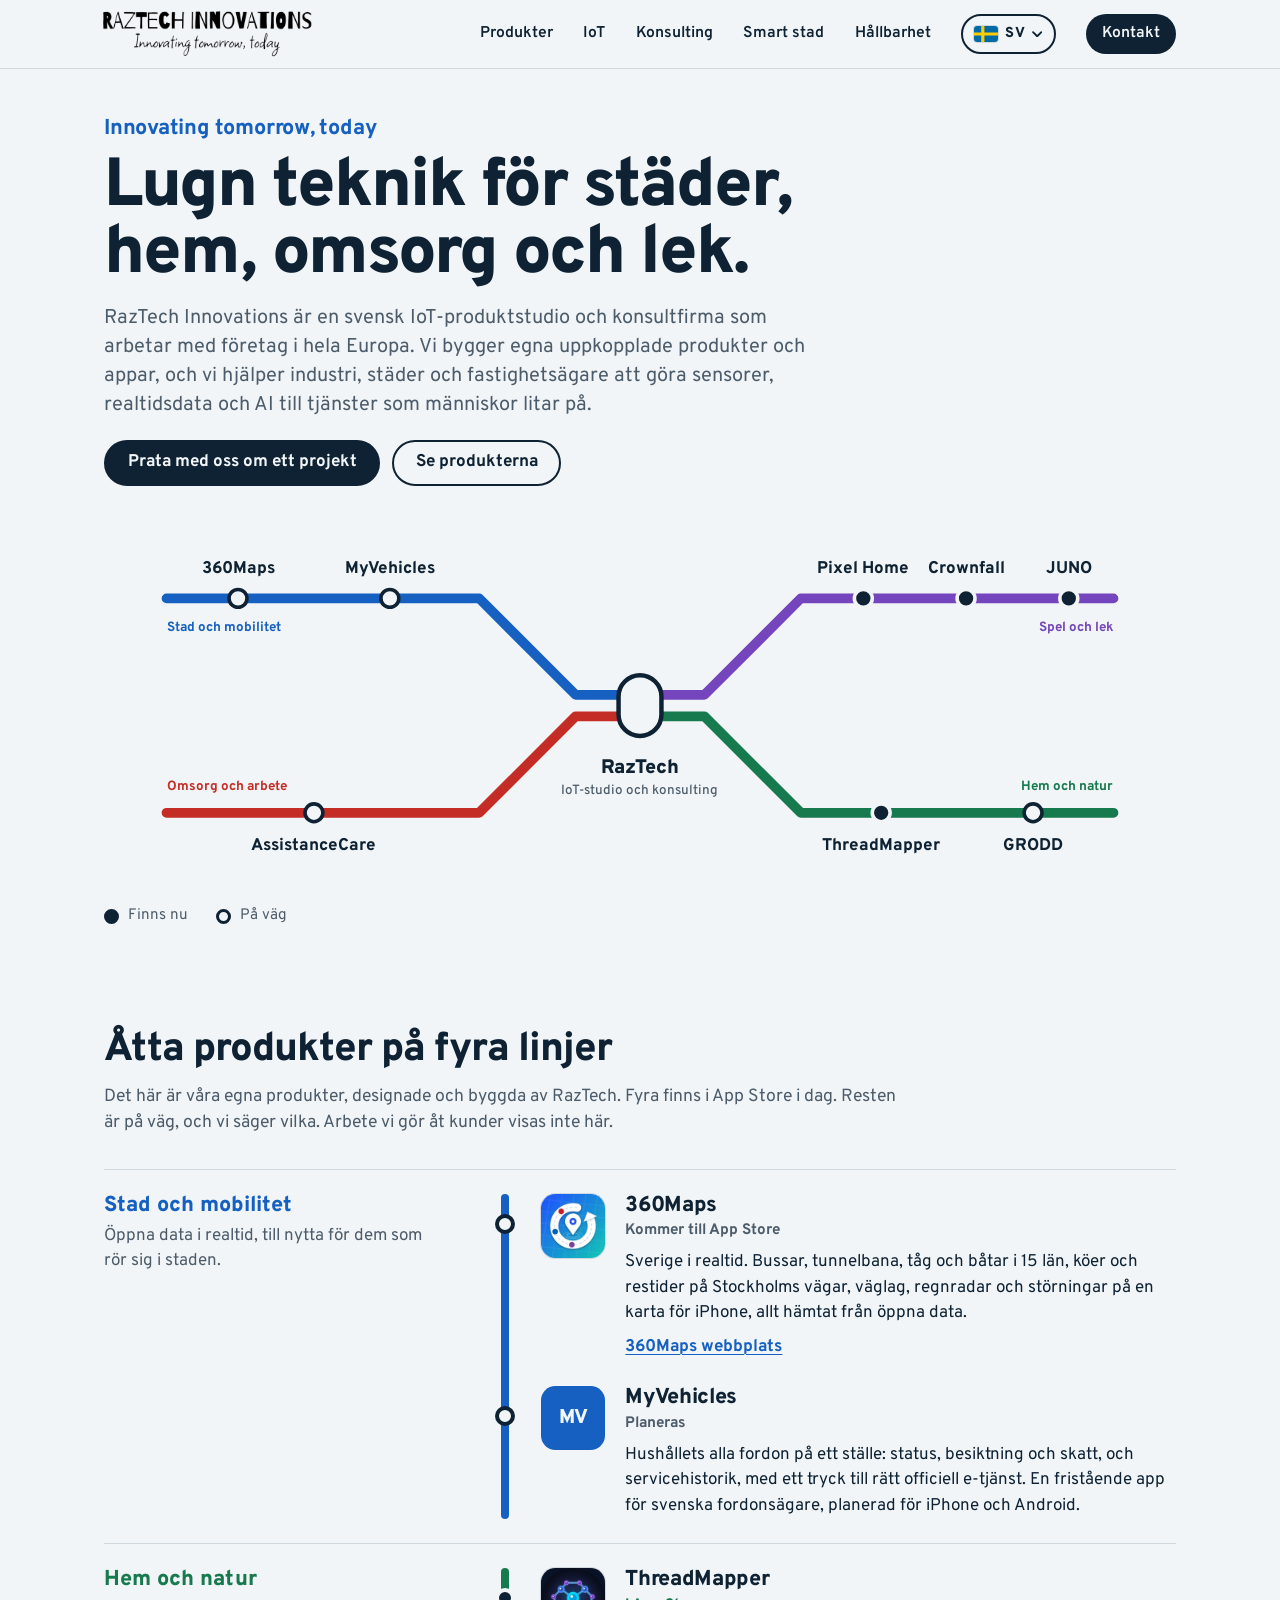
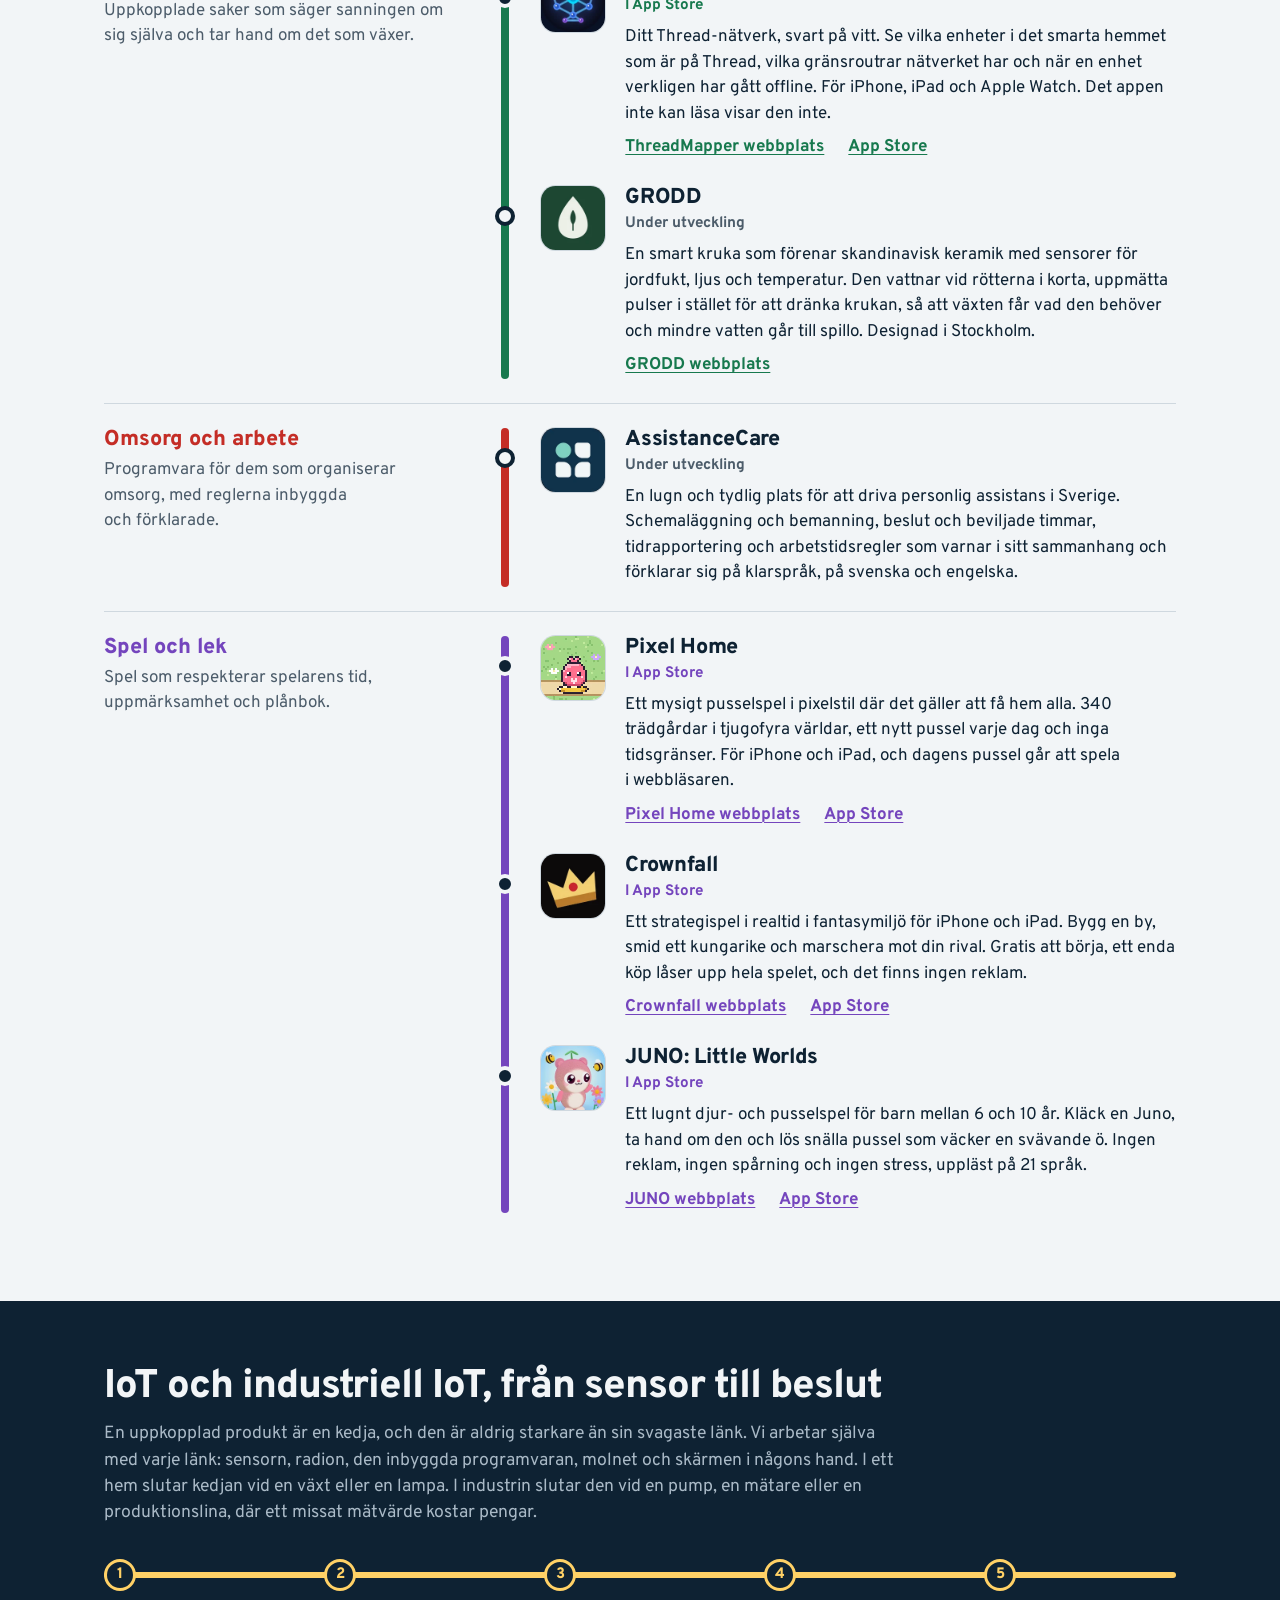
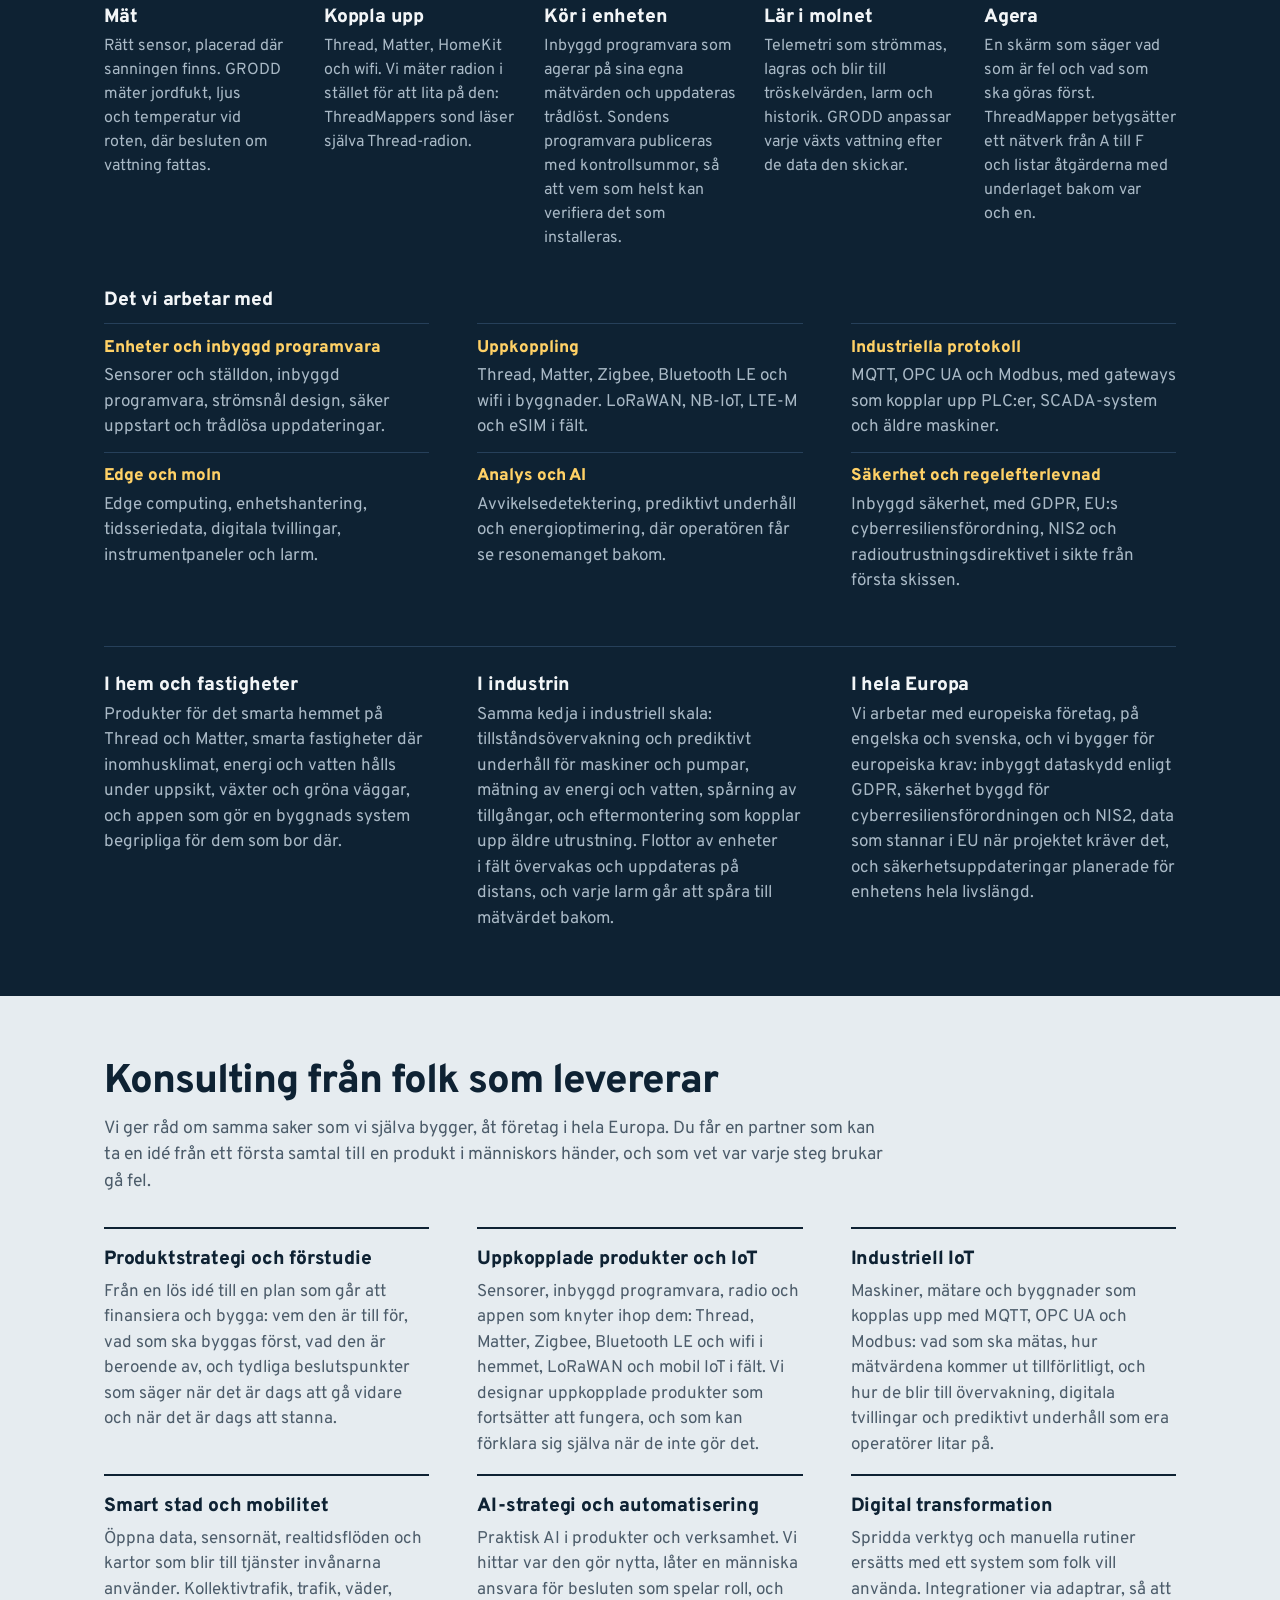
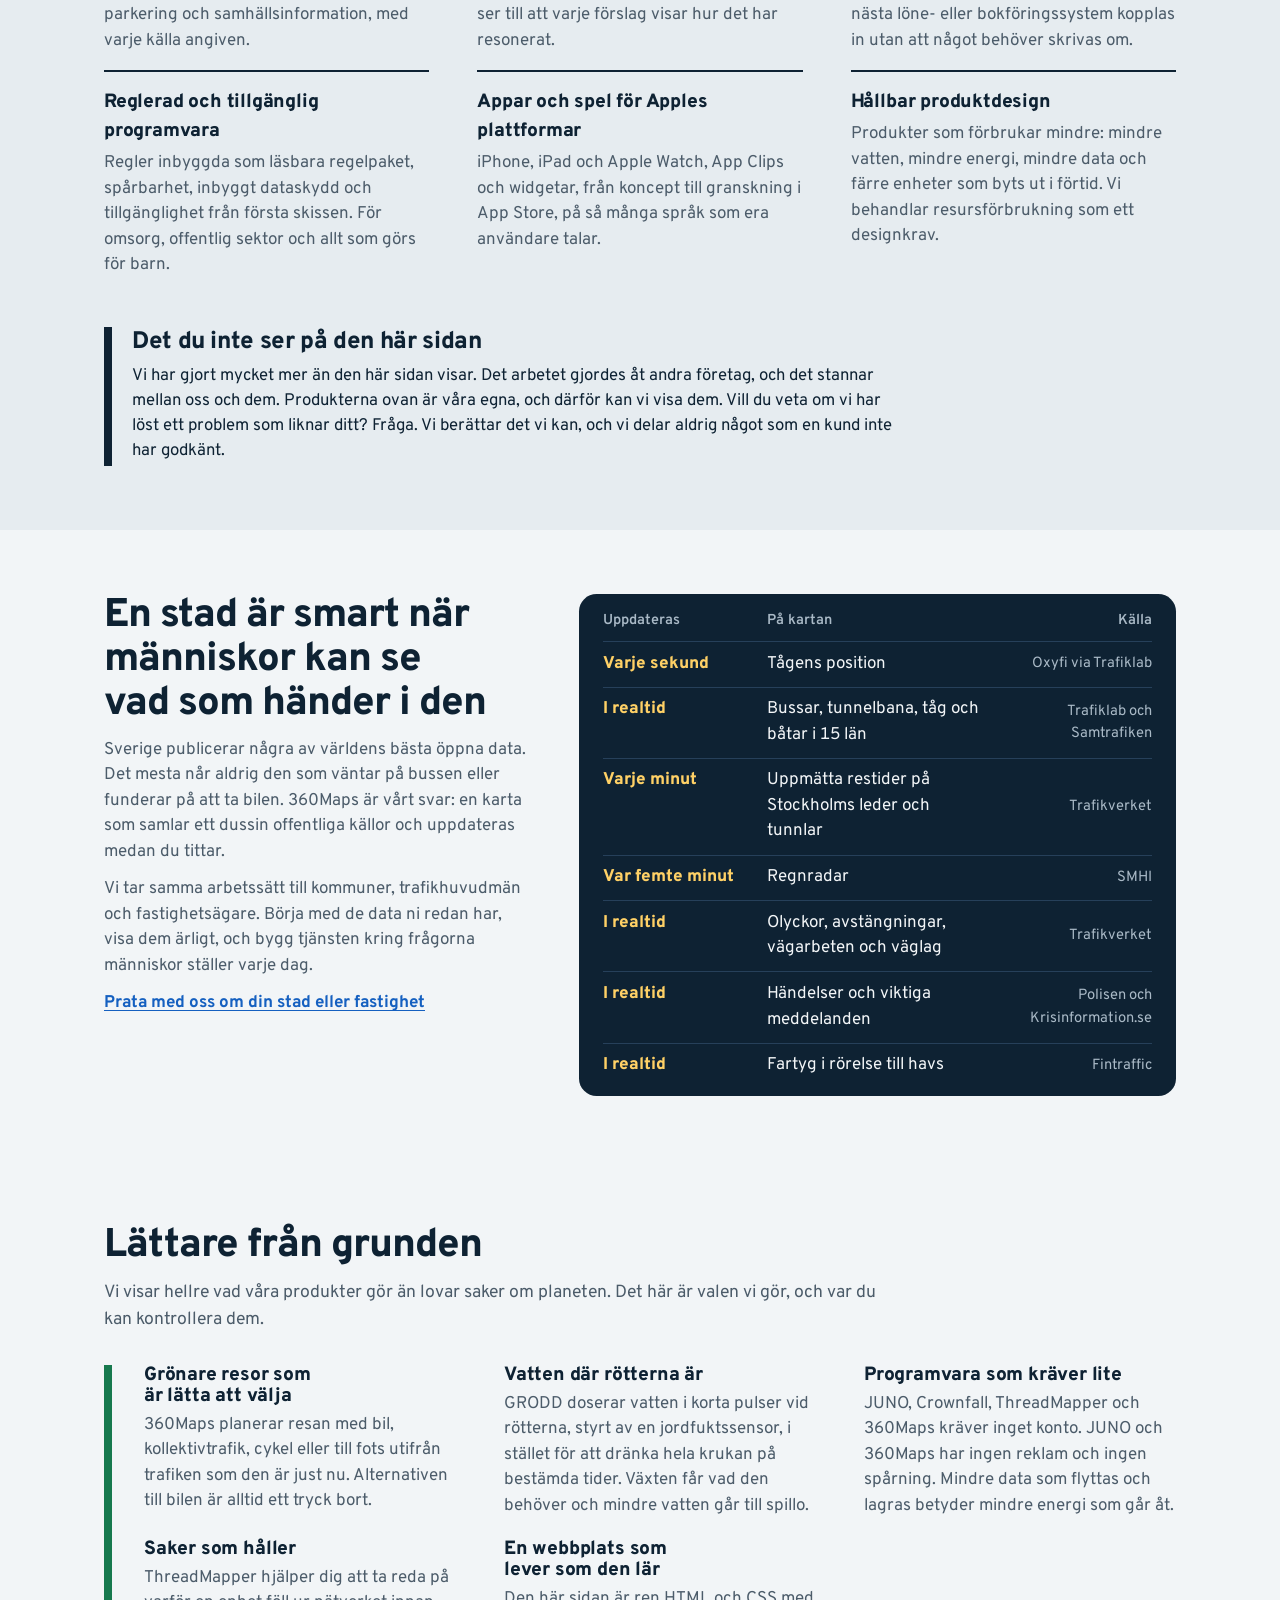
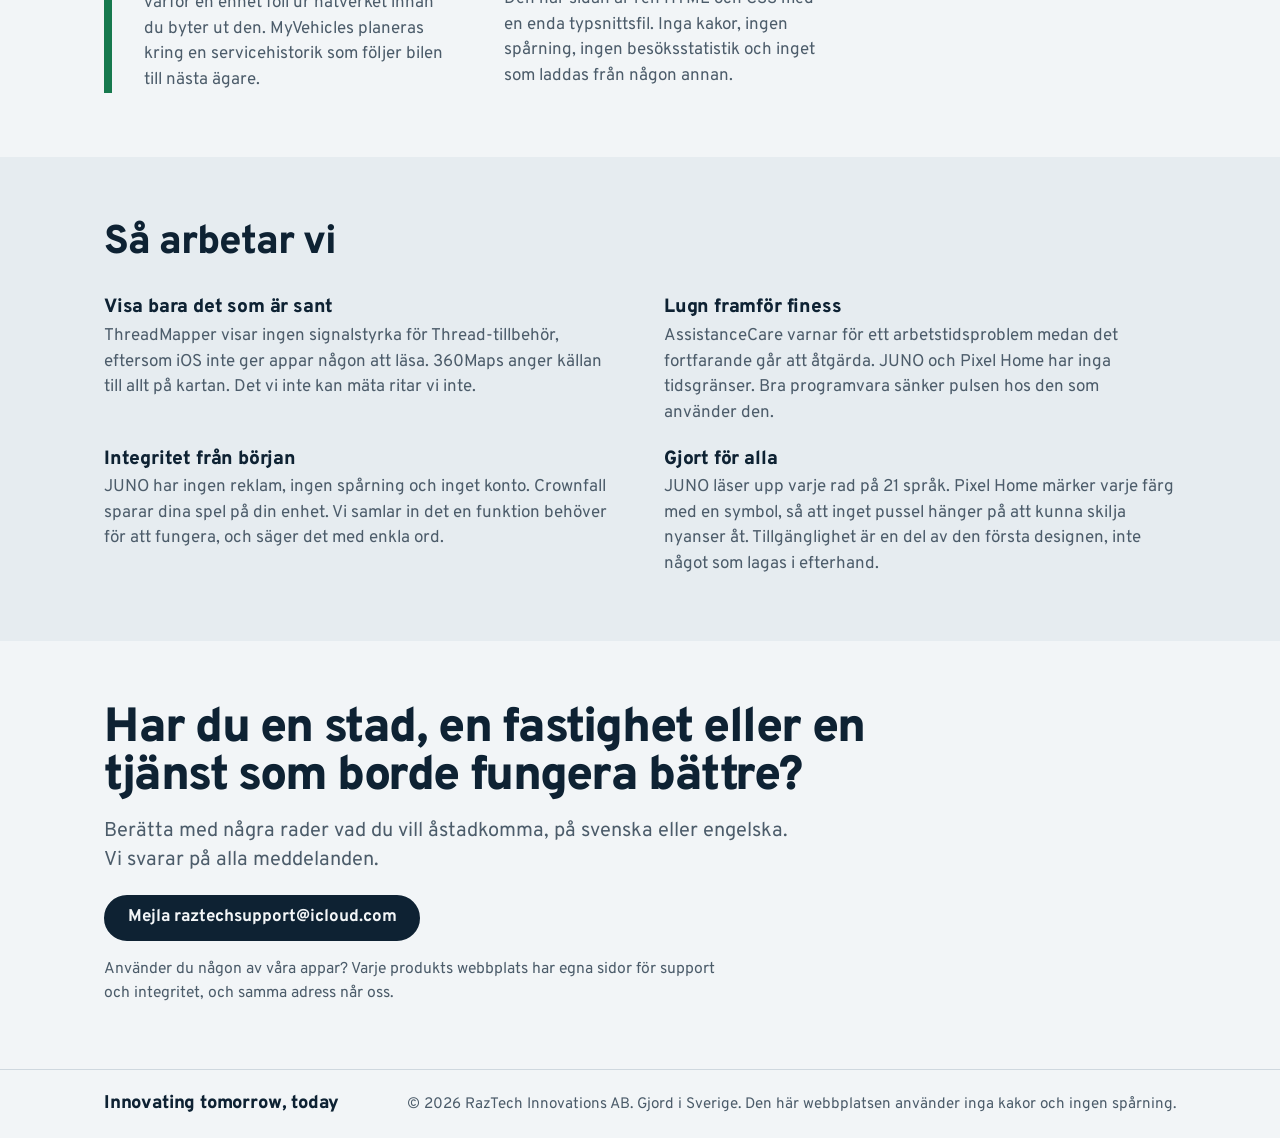
==== sv/index.html @ 78ced5fa "RazTech Innovations AB website The company website in English and Swedish: products, IoT and industr" ====
<!doctype html>
<html lang="sv">
<head>
  <meta charset="utf-8">
  <meta name="viewport" content="width=device-width, initial-scale=1">
  <title>RazTech Innovations AB | Innovating tomorrow, today</title>
  <meta name="description" content="RazTech Innovations AB är en svensk IoT-produktstudio och konsultfirma som arbetar med företag i hela Europa. Vi bygger uppkopplade produkter och appar, och hjälper industri, städer och fastighetsägare att göra sensorer, realtidsdata och AI till tjänster som människor litar på.">
  <link rel="canonical" href="https://raztech.duckdns.org/sv/">
  <link rel="alternate" hreflang="en" href="https://raztech.duckdns.org/">
  <link rel="alternate" hreflang="sv" href="https://raztech.duckdns.org/sv/">
  <link rel="alternate" hreflang="x-default" href="https://raztech.duckdns.org/">
  <meta name="color-scheme" content="light dark">
  <meta name="theme-color" content="#f2f5f7" media="(prefers-color-scheme: light)">
  <meta name="theme-color" content="#0b1824" media="(prefers-color-scheme: dark)">

  <meta property="og:type" content="website">
  <meta property="og:locale" content="sv_SE">
  <meta property="og:locale:alternate" content="en_US">
  <meta property="og:site_name" content="RazTech Innovations AB">
  <meta property="og:title" content="RazTech Innovations AB | Innovating tomorrow, today">
  <meta property="og:description" content="Lugn teknik för städer, hem, omsorg och lek. En svensk IoT-produktstudio och konsultfirma som arbetar i hela Europa. Åtta produkter på fyra linjer, och konsulting inom IoT, industriell IoT, smarta städer och AI.">
  <meta property="og:url" content="https://raztech.duckdns.org/sv/">
  <meta property="og:image" content="https://raztech.duckdns.org/assets/share-sv.png">
  <meta property="og:image:width" content="1200">
  <meta property="og:image:height" content="630">
  <meta name="twitter:card" content="summary_large_image">

  <link rel="icon" href="../assets/icon-32.png" sizes="32x32" type="image/png">
  <link rel="icon" href="../assets/icon.svg" type="image/svg+xml">
  <link rel="apple-touch-icon" href="../assets/apple-touch-icon.png">
  <link rel="preload" href="../assets/fonts/overpass-latin-wght-normal.woff2" as="font" type="font/woff2" crossorigin>
  <link rel="stylesheet" href="../styles.css">

  <script type="application/ld+json">
  {
    "@context": "https://schema.org",
    "@type": "Organization",
    "name": "RazTech Innovations AB",
    "url": "https://raztech.duckdns.org/",
    "logo": "https://raztech.duckdns.org/assets/logo.png",
    "email": "raztechsupport@icloud.com",
    "address": {
      "@type": "PostalAddress",
      "addressCountry": "SE"
    },
    "slogan": "Innovating tomorrow, today",
    "areaServed": "Europe",
    "knowsAbout": [
      "Internet of Things",
      "Industrial IoT",
      "Edge computing",
      "Predictive maintenance",
      "Digital twins",
      "MQTT",
      "OPC UA",
      "LoRaWAN",
      "Smart cities",
      "Smart buildings",
      "Connected home",
      "Thread",
      "Matter"
    ],
    "description": "Svensk IoT-produktstudio och konsultfirma för industri, smarta städer, uppkopplade hem, omsorg och lek."
  }
  </script>
</head>
<body>
  <a class="skip" href="#main">Hoppa till innehållet</a>

  <!-- Flags for the language menu, drawn once and reused. -->
  <svg class="sprite" aria-hidden="true" focusable="false">
    <symbol id="flag-en" viewBox="0 0 60 30" preserveAspectRatio="xMidYMid slice">
      <clipPath id="flag-en-quarters"><path d="M30 15h30v15zv15H0zH0V0zV0h30z"/></clipPath>
      <path fill="#012169" d="M0 0h60v30H0z"/>
      <path stroke="#fff" stroke-width="6" d="m0 0 60 30m0-30L0 30"/>
      <path stroke="#c8102e" stroke-width="4" clip-path="url(#flag-en-quarters)" d="m0 0 60 30m0-30L0 30"/>
      <path stroke="#fff" stroke-width="10" d="M30 0v30M0 15h60"/>
      <path stroke="#c8102e" stroke-width="6" d="M30 0v30M0 15h60"/>
    </symbol>
    <symbol id="flag-sv" viewBox="0 0 16 10" preserveAspectRatio="xMidYMid slice">
      <path fill="#006aa7" d="M0 0h16v10H0z"/>
      <path fill="#fecc02" d="M5 0h2v10H5zM0 4h16v2H0z"/>
    </symbol>
  </svg>

  <header class="site-header">
    <div class="wrap site-header__inner">
      <a class="brand" href="#top" aria-label="RazTech Innovations AB, startsida">
        <img class="brand__logo" src="../assets/logo.png" alt="" width="1272" height="293">
      </a>
      <nav class="nav" aria-label="Avsnitt">
        <a href="#products">Produkter</a>
        <a href="#iot">IoT</a>
        <a href="#consulting">Konsulting</a>
        <a href="#smart-city">Smart stad</a>
        <a href="#sustainability">Hållbarhet</a>
        <!-- lang:start -->
        <details class="lang">
          <summary aria-label="Språk: Svenska"><svg class="flag" aria-hidden="true" focusable="false"><use href="#flag-sv"/></svg><span>SV</span><svg class="lang__caret" viewBox="0 0 10 6" aria-hidden="true" focusable="false"><path d="m1 1 4 4 4-4"/></svg></summary>
          <ul class="lang__menu">
            <li><a href="../" lang="en" hreflang="en"><svg class="flag" aria-hidden="true" focusable="false"><use href="#flag-en"/></svg>English</a></li>
            <li><a href="#top" lang="sv" hreflang="sv" aria-current="true"><svg class="flag" aria-hidden="true" focusable="false"><use href="#flag-sv"/></svg>Svenska</a></li>
          </ul>
        </details>
        <!-- lang:end -->
        <a class="nav__cta" href="#contact">Kontakt</a>
      </nav>
    </div>
  </header>

  <main id="main">
    <section class="hero" id="top">
      <div class="wrap">
        <p class="slogan">Innovating tomorrow, today</p>
        <h1>Lugn teknik för städer, hem, omsorg och lek.</h1>
        <p class="lead">RazTech Innovations är en svensk IoT-produktstudio och konsultfirma som arbetar med företag i hela Europa. Vi bygger egna uppkopplade produkter och appar, och vi hjälper industri, städer och fastighetsägare att göra sensorer, realtidsdata och AI till tjänster som människor litar på.</p>
        <p class="actions">
          <a class="button" href="#contact">Prata med oss om ett projekt</a>
          <a class="button button--quiet" href="#products">Se produkterna</a>
        </p>
      </div>

      <div class="wrap">
        <figure class="map">
          <!-- Wide map: every station is a link to its product below. -->
          <svg class="map__wide" viewBox="0 0 1200 420" role="group" aria-labelledby="map-title">
            <title id="map-title">RazTechs nät: fyra linjer med produkter som möts i en studio</title>

            <path class="line l-city" pathLength="1" d="M600 198H528L420 90H70" />
            <path class="line l-care" pathLength="1" d="M600 222H528L420 330H70" />
            <path class="line l-play" pathLength="1" d="M600 198H672L780 90H1130" />
            <path class="line l-home" pathLength="1" d="M600 222H672L780 330H1130" />

            <g class="map__names" aria-hidden="true">
              <text class="t-city" x="70" y="126">Stad och mobilitet</text>
              <text class="t-care" x="70" y="304">Omsorg och arbete</text>
              <text class="t-play" x="1130" y="126" text-anchor="end">Spel och lek</text>
              <text class="t-home" x="1130" y="304" text-anchor="end">Hem och natur</text>
            </g>

            <g class="stations">
              <a href="#maps360"><circle class="stop-dot stop-dot--soon" cx="150" cy="90" r="10" /><text x="150" y="62">360Maps</text></a>
              <a href="#myvehicles"><circle class="stop-dot stop-dot--soon" cx="320" cy="90" r="10" /><text x="320" y="62">MyVehicles</text></a>
              <a href="#assistancecare"><circle class="stop-dot stop-dot--soon" cx="235" cy="330" r="10" /><text x="235" y="372">AssistanceCare</text></a>
              <a href="#pixelhome"><circle class="stop-dot" cx="850" cy="90" r="10" /><text x="850" y="62">Pixel Home</text></a>
              <a href="#crownfall"><circle class="stop-dot" cx="965" cy="90" r="10" /><text x="965" y="62">Crownfall</text></a>
              <a href="#juno"><circle class="stop-dot" cx="1080" cy="90" r="10" /><text x="1080" y="62">JUNO</text></a>
              <a href="#threadmapper"><circle class="stop-dot" cx="870" cy="330" r="10" /><text x="870" y="372">ThreadMapper</text></a>
              <a href="#grodd"><circle class="stop-dot stop-dot--soon" cx="1040" cy="330" r="10" /><text x="1040" y="372">GRODD</text></a>
            </g>

            <a class="map__hub" href="#consulting">
              <rect class="hub" x="576" y="176" width="48" height="68" rx="24" />
              <text class="map__hub-name" x="600" y="286">RazTech</text>
              <text class="map__hub-sub" x="600" y="309">IoT-studio och konsulting</text>
            </a>
          </svg>

          <!-- Compact map for narrow screens: the same shape, no labels. -->
          <svg class="map__compact" viewBox="0 0 360 150" aria-hidden="true">
            <path class="line l-city" pathLength="1" d="M180 68H150L110 28H12" />
            <path class="line l-care" pathLength="1" d="M180 82H150L110 122H12" />
            <path class="line l-play" pathLength="1" d="M180 68H210L250 28H348" />
            <path class="line l-home" pathLength="1" d="M180 82H210L250 122H348" />
            <g class="stations">
              <circle class="stop-dot stop-dot--soon" cx="40" cy="28" r="6" />
              <circle class="stop-dot stop-dot--soon" cx="84" cy="28" r="6" />
              <circle class="stop-dot stop-dot--soon" cx="62" cy="122" r="6" />
              <circle class="stop-dot" cx="268" cy="28" r="6" />
              <circle class="stop-dot" cx="298" cy="28" r="6" />
              <circle class="stop-dot" cx="328" cy="28" r="6" />
              <circle class="stop-dot" cx="276" cy="122" r="6" />
              <circle class="stop-dot stop-dot--soon" cx="318" cy="122" r="6" />
            </g>
            <rect class="hub" x="166" y="54" width="28" height="42" rx="14" />
          </svg>

          <figcaption class="map__key">
            <span class="key"><span class="dot" aria-hidden="true"></span>Finns nu</span>
            <span class="key"><span class="dot dot--soon" aria-hidden="true"></span>På väg</span>
          </figcaption>
        </figure>
      </div>
    </section>

    <section class="section" id="products" aria-labelledby="products-title">
      <div class="wrap">
        <div class="section__head">
          <h2 id="products-title">Åtta produkter på fyra linjer</h2>
          <p>Det här är våra egna produkter, designade och byggda av RazTech. Fyra finns i App Store i dag. Resten är på väg, och vi säger vilka. Arbete vi gör åt kunder visas inte här.</p>
        </div>

        <div class="line-group line-group--city">
          <div class="line-group__head">
            <h3>Stad och mobilitet</h3>
            <p>Öppna data i realtid, till nytta för dem som rör sig i staden.</p>
          </div>
          <ul class="stops">
            <li class="stop stop--soon" id="maps360">
              <img class="stop__icon" src="../assets/icons/360maps.webp" alt="" width="64" height="64">
              <div class="stop__body">
                <h4>360Maps</h4>
                <p class="status status--soon">Kommer till App Store</p>
                <p>Sverige i realtid. Bussar, tunnelbana, tåg och båtar i 15 län, köer och restider på Stockholms vägar, väglag, regnradar och störningar på en karta för iPhone, allt hämtat från öppna data.</p>
                <p class="links"><a href="https://tintronix-lab.github.io/360Maps/">360Maps webbplats</a></p>
              </div>
            </li>
            <li class="stop stop--soon" id="myvehicles">
              <span class="stop__icon stop__icon--mono" aria-hidden="true">MV</span>
              <div class="stop__body">
                <h4>MyVehicles</h4>
                <p class="status status--soon">Planeras</p>
                <p>Hushållets alla fordon på ett ställe: status, besiktning och skatt, och servicehistorik, med ett tryck till rätt officiell e-tjänst. En fristående app för svenska fordonsägare, planerad för iPhone och Android.</p>
              </div>
            </li>
          </ul>
        </div>

        <div class="line-group line-group--home">
          <div class="line-group__head">
            <h3>Hem och natur</h3>
            <p>Uppkopplade saker som säger sanningen om sig själva och tar hand om det som växer.</p>
          </div>
          <ul class="stops">
            <li class="stop" id="threadmapper">
              <img class="stop__icon" src="../assets/icons/threadmapper.webp" alt="" width="64" height="64">
              <div class="stop__body">
                <h4>ThreadMapper</h4>
                <p class="status">I App Store</p>
                <p>Ditt Thread-nätverk, svart på vitt. Se vilka enheter i det smarta hemmet som är på Thread, vilka gränsroutrar nätverket har och när en enhet verkligen har gått offline. För iPhone, iPad och Apple Watch. Det appen inte kan läsa visar den inte.</p>
                <p class="links">
                  <a href="https://tintronix-lab.github.io/ThreadMapper/">ThreadMapper webbplats</a>
                  <a href="https://apps.apple.com/app/id6794255629">App Store</a>
                </p>
              </div>
            </li>
            <li class="stop stop--soon" id="grodd">
              <img class="stop__icon" src="../assets/icons/grodd.webp" alt="" width="64" height="64">
              <div class="stop__body">
                <h4>GRODD</h4>
                <p class="status status--soon">Under utveckling</p>
                <p>En smart kruka som förenar skandinavisk keramik med sensorer för jordfukt, ljus och temperatur. Den vattnar vid rötterna i korta, uppmätta pulser i stället för att dränka krukan, så att växten får vad den behöver och mindre vatten går till spillo. Designad i Stockholm.</p>
                <p class="links"><a href="https://tintronix-lab.github.io/GRODD-WEB/">GRODD webbplats</a></p>
              </div>
            </li>
          </ul>
        </div>

        <div class="line-group line-group--care">
          <div class="line-group__head">
            <h3>Omsorg och arbete</h3>
            <p>Programvara för dem som organiserar omsorg, med reglerna inbyggda och förklarade.</p>
          </div>
          <ul class="stops">
            <li class="stop stop--soon" id="assistancecare">
              <img class="stop__icon" src="../assets/icons/assistancecare.webp" alt="" width="64" height="64">
              <div class="stop__body">
                <h4>AssistanceCare</h4>
                <p class="status status--soon">Under utveckling</p>
                <p>En lugn och tydlig plats för att driva personlig assistans i Sverige. Schemaläggning och bemanning, beslut och beviljade timmar, tidrapportering och arbetstidsregler som varnar i sitt sammanhang och förklarar sig på klarspråk, på svenska och engelska.</p>
              </div>
            </li>
          </ul>
        </div>

        <div class="line-group line-group--play">
          <div class="line-group__head">
            <h3>Spel och lek</h3>
            <p>Spel som respekterar spelarens tid, uppmärksamhet och plånbok.</p>
          </div>
          <ul class="stops">
            <li class="stop" id="pixelhome">
              <img class="stop__icon stop__icon--pixel" src="../assets/icons/pixelhome.webp" alt="" width="64" height="64">
              <div class="stop__body">
                <h4>Pixel Home</h4>
                <p class="status">I App Store</p>
                <p>Ett mysigt pusselspel i pixelstil där det gäller att få hem alla. 340 trädgårdar i tjugofyra världar, ett nytt pussel varje dag och inga tidsgränser. För iPhone och iPad, och dagens pussel går att spela i webbläsaren.</p>
                <p class="links">
                  <a href="https://tintronix-lab.github.io/Pixelhome/">Pixel Home webbplats</a>
                  <a href="https://apps.apple.com/app/id6821402076">App Store</a>
                </p>
              </div>
            </li>
            <li class="stop" id="crownfall">
              <img class="stop__icon" src="../assets/icons/crownfall.webp" alt="" width="64" height="64">
              <div class="stop__body">
                <h4>Crownfall</h4>
                <p class="status">I App Store</p>
                <p>Ett strategispel i realtid i fantasymiljö för iPhone och iPad. Bygg en by, smid ett kungarike och marschera mot din rival. Gratis att börja, ett enda köp låser upp hela spelet, och det finns ingen reklam.</p>
                <p class="links">
                  <a href="https://tintronix-lab.github.io/Crownfall/">Crownfall webbplats</a>
                  <a href="https://apps.apple.com/app/id6828742564">App Store</a>
                </p>
              </div>
            </li>
            <li class="stop" id="juno">
              <img class="stop__icon" src="../assets/icons/juno.webp" alt="" width="64" height="64">
              <div class="stop__body">
                <h4>JUNO: Little Worlds</h4>
                <p class="status">I App Store</p>
                <p>Ett lugnt djur- och pusselspel för barn mellan 6 och 10 år. Kläck en Juno, ta hand om den och lös snälla pussel som väcker en svävande ö. Ingen reklam, ingen spårning och ingen stress, uppläst på 21 språk.</p>
                <p class="links">
                  <a href="https://tintronix-lab.github.io/Juno-LittleWorlds/">JUNO webbplats</a>
                  <a href="https://apps.apple.com/app/id6825027309">App Store</a>
                </p>
              </div>
            </li>
          </ul>
        </div>
      </div>
    </section>

    <section class="section signal" id="iot" aria-labelledby="iot-title">
      <div class="wrap">
        <div class="section__head">
          <h2 id="iot-title">IoT och industriell IoT, från sensor till beslut</h2>
          <p>En uppkopplad produkt är en kedja, och den är aldrig starkare än sin svagaste länk. Vi arbetar själva med varje länk: sensorn, radion, den inbyggda programvaran, molnet och skärmen i någons hand. I ett hem slutar kedjan vid en växt eller en lampa. I industrin slutar den vid en pump, en mätare eller en produktionslina, där ett missat mätvärde kostar pengar.</p>
        </div>

        <ol class="chain">
          <li class="chain__step">
            <h3>Mät</h3>
            <p>Rätt sensor, placerad där sanningen finns. GRODD mäter jordfukt, ljus och temperatur vid roten, där besluten om vattning fattas.</p>
          </li>
          <li class="chain__step">
            <h3>Koppla upp</h3>
            <p>Thread, Matter, HomeKit och wifi. Vi mäter radion i stället för att lita på den: ThreadMappers sond läser själva Thread-radion.</p>
          </li>
          <li class="chain__step">
            <h3>Kör i enheten</h3>
            <p>Inbyggd programvara som agerar på sina egna mätvärden och uppdateras trådlöst. Sondens programvara publiceras med kontrollsummor, så att vem som helst kan verifiera det som installeras.</p>
          </li>
          <li class="chain__step">
            <h3>Lär i molnet</h3>
            <p>Telemetri som strömmas, lagras och blir till tröskelvärden, larm och historik. GRODD anpassar varje växts vattning efter de data den skickar.</p>
          </li>
          <li class="chain__step">
            <h3>Agera</h3>
            <p>En skärm som säger vad som är fel och vad som ska göras först. ThreadMapper betygsätter ett nätverk från A till F och listar åtgärderna med underlaget bakom var och en.</p>
          </li>
        </ol>

        <div class="stack">
          <h3>Det vi arbetar med</h3>
          <dl class="stack__rows">
            <div class="stack__row">
              <dt>Enheter och inbyggd programvara</dt>
              <dd>Sensorer och ställdon, inbyggd programvara, strömsnål design, säker uppstart och trådlösa uppdateringar.</dd>
            </div>
            <div class="stack__row">
              <dt>Uppkoppling</dt>
              <dd>Thread, Matter, Zigbee, Bluetooth LE och wifi i byggnader. LoRaWAN, NB-IoT, LTE-M och eSIM i fält.</dd>
            </div>
            <div class="stack__row">
              <dt>Industriella protokoll</dt>
              <dd>MQTT, OPC UA och Modbus, med gateways som kopplar upp PLC:er, SCADA-system och äldre maskiner.</dd>
            </div>
            <div class="stack__row">
              <dt>Edge och moln</dt>
              <dd>Edge computing, enhetshantering, tidsseriedata, digitala tvillingar, instrumentpaneler och larm.</dd>
            </div>
            <div class="stack__row">
              <dt>Analys och AI</dt>
              <dd>Avvikelsedetektering, prediktivt underhåll och energioptimering, där operatören får se resonemanget bakom.</dd>
            </div>
            <div class="stack__row">
              <dt>Säkerhet och regelefterlevnad</dt>
              <dd>Inbyggd säkerhet, med GDPR, EU:s cyberresiliensförordning, NIS2 och radioutrustningsdirektivet i sikte från första skissen.</dd>
            </div>
          </dl>
        </div>

        <div class="fields">
          <article>
            <h3>I hem och fastigheter</h3>
            <p>Produkter för det smarta hemmet på Thread och Matter, smarta fastigheter där inomhusklimat, energi och vatten hålls under uppsikt, växter och gröna väggar, och appen som gör en byggnads system begripliga för dem som bor där.</p>
          </article>
          <article>
            <h3>I industrin</h3>
            <p>Samma kedja i industriell skala: tillståndsövervakning och prediktivt underhåll för maskiner och pumpar, mätning av energi och vatten, spårning av tillgångar, och eftermontering som kopplar upp äldre utrustning. Flottor av enheter i fält övervakas och uppdateras på distans, och varje larm går att spåra till mätvärdet bakom.</p>
          </article>
          <article>
            <h3>I hela Europa</h3>
            <p>Vi arbetar med europeiska företag, på engelska och svenska, och vi bygger för europeiska krav: inbyggt dataskydd enligt GDPR, säkerhet byggd för cyberresiliensförordningen och NIS2, data som stannar i EU när projektet kräver det, och säkerhetsuppdateringar planerade för enhetens hela livslängd.</p>
          </article>
        </div>
      </div>
    </section>

    <section class="section section--tint" id="consulting" aria-labelledby="consulting-title">
      <div class="wrap">
        <div class="section__head">
          <h2 id="consulting-title">Konsulting från folk som levererar</h2>
          <p>Vi ger råd om samma saker som vi själva bygger, åt företag i hela Europa. Du får en partner som kan ta en idé från ett första samtal till en produkt i människors händer, och som vet var varje steg brukar gå fel.</p>
        </div>

        <dl class="services">
          <div class="service">
            <dt>Produktstrategi och förstudie</dt>
            <dd>Från en lös idé till en plan som går att finansiera och bygga: vem den är till för, vad som ska byggas först, vad den är beroende av, och tydliga beslutspunkter som säger när det är dags att gå vidare och när det är dags att stanna.</dd>
          </div>
          <div class="service">
            <dt>Uppkopplade produkter och IoT</dt>
            <dd>Sensorer, inbyggd programvara, radio och appen som knyter ihop dem: Thread, Matter, Zigbee, Bluetooth LE och wifi i hemmet, LoRaWAN och mobil IoT i fält. Vi designar uppkopplade produkter som fortsätter att fungera, och som kan förklara sig själva när de inte gör det.</dd>
          </div>
          <div class="service">
            <dt>Industriell IoT</dt>
            <dd>Maskiner, mätare och byggnader som kopplas upp med MQTT, OPC UA och Modbus: vad som ska mätas, hur mätvärdena kommer ut tillförlitligt, och hur de blir till övervakning, digitala tvillingar och prediktivt underhåll som era operatörer litar på.</dd>
          </div>
          <div class="service">
            <dt>Smart stad och mobilitet</dt>
            <dd>Öppna data, sensornät, realtidsflöden och kartor som blir till tjänster invånarna använder. Kollektivtrafik, trafik, väder, parkering och samhällsinformation, med varje källa angiven.</dd>
          </div>
          <div class="service">
            <dt>AI-strategi och automatisering</dt>
            <dd>Praktisk AI i produkter och verksamhet. Vi hittar var den gör nytta, låter en människa ansvara för besluten som spelar roll, och ser till att varje förslag visar hur det har resonerat.</dd>
          </div>
          <div class="service">
            <dt>Digital transformation</dt>
            <dd>Spridda verktyg och manuella rutiner ersätts med ett system som folk vill använda. Integrationer via adaptrar, så att nästa löne- eller bokföringssystem kopplas in utan att något behöver skrivas om.</dd>
          </div>
          <div class="service">
            <dt>Reglerad och tillgänglig programvara</dt>
            <dd>Regler inbyggda som läsbara regelpaket, spårbarhet, inbyggt dataskydd och tillgänglighet från första skissen. För omsorg, offentlig sektor och allt som görs för barn.</dd>
          </div>
          <div class="service">
            <dt>Appar och spel för Apples plattformar</dt>
            <dd>iPhone, iPad och Apple Watch, App Clips och widgetar, från koncept till granskning i App Store, på så många språk som era användare talar.</dd>
          </div>
          <div class="service">
            <dt>Hållbar produktdesign</dt>
            <dd>Produkter som förbrukar mindre: mindre vatten, mindre energi, mindre data och färre enheter som byts ut i förtid. Vi behandlar resursförbrukning som ett designkrav.</dd>
          </div>
        </dl>

        <aside class="private" aria-labelledby="private-title">
          <h3 id="private-title">Det du inte ser på den här sidan</h3>
          <p>Vi har gjort mycket mer än den här sidan visar. Det arbetet gjordes åt andra företag, och det stannar mellan oss och dem. Produkterna ovan är våra egna, och därför kan vi visa dem. Vill du veta om vi har löst ett problem som liknar ditt? Fråga. Vi berättar det vi kan, och vi delar aldrig något som en kund inte har godkänt.</p>
        </aside>
      </div>
    </section>

    <section class="section board-section" id="smart-city" aria-labelledby="city-title">
      <div class="wrap board-layout">
        <div class="board-layout__text">
          <h2 id="city-title">En stad är smart när människor kan se vad som händer i den</h2>
          <p>Sverige publicerar några av världens bästa öppna data. Det mesta når aldrig den som väntar på bussen eller funderar på att ta bilen. 360Maps är vårt svar: en karta som samlar ett dussin offentliga källor och uppdateras medan du tittar.</p>
          <p>Vi tar samma arbetssätt till kommuner, trafikhuvudmän och fastighetsägare. Börja med de data ni redan har, visa dem ärligt, och bygg tjänsten kring frågorna människor ställer varje dag.</p>
          <p><a class="text-link" href="#contact">Prata med oss om din stad eller fastighet</a></p>
        </div>

        <div class="board" role="table" aria-label="Vad 360Maps visar och hur ofta det uppdateras">
          <div class="board__row board__row--head" role="row">
            <span role="columnheader">Uppdateras</span>
            <span role="columnheader">På kartan</span>
            <span role="columnheader">Källa</span>
          </div>
          <div class="board__row" role="row">
            <span role="cell" class="board__time">Varje sekund</span>
            <span role="cell">Tågens position</span>
            <span role="cell" class="board__src">Oxyfi via Trafiklab</span>
          </div>
          <div class="board__row" role="row">
            <span role="cell" class="board__time">I realtid</span>
            <span role="cell">Bussar, tunnelbana, tåg och båtar i 15 län</span>
            <span role="cell" class="board__src">Trafiklab och Samtrafiken</span>
          </div>
          <div class="board__row" role="row">
            <span role="cell" class="board__time">Varje minut</span>
            <span role="cell">Uppmätta restider på Stockholms leder och tunnlar</span>
            <span role="cell" class="board__src">Trafikverket</span>
          </div>
          <div class="board__row" role="row">
            <span role="cell" class="board__time">Var femte minut</span>
            <span role="cell">Regnradar</span>
            <span role="cell" class="board__src">SMHI</span>
          </div>
          <div class="board__row" role="row">
            <span role="cell" class="board__time">I realtid</span>
            <span role="cell">Olyckor, avstängningar, vägarbeten och väglag</span>
            <span role="cell" class="board__src">Trafikverket</span>
          </div>
          <div class="board__row" role="row">
            <span role="cell" class="board__time">I realtid</span>
            <span role="cell">Händelser och viktiga meddelanden</span>
            <span role="cell" class="board__src">Polisen och Krisinformation.se</span>
          </div>
          <div class="board__row" role="row">
            <span role="cell" class="board__time">I realtid</span>
            <span role="cell">Fartyg i rörelse till havs</span>
            <span role="cell" class="board__src">Fintraffic</span>
          </div>
        </div>
      </div>
    </section>

    <section class="section" id="sustainability" aria-labelledby="eco-title">
      <div class="wrap">
        <div class="section__head">
          <h2 id="eco-title">Lättare från grunden</h2>
          <p>Vi visar hellre vad våra produkter gör än lovar saker om planeten. Det här är valen vi gör, och var du kan kontrollera dem.</p>
        </div>

        <div class="eco">
          <article class="eco__item">
            <h3>Grönare resor som är lätta att välja</h3>
            <p>360Maps planerar resan med bil, kollektivtrafik, cykel eller till fots utifrån trafiken som den är just nu. Alternativen till bilen är alltid ett tryck bort.</p>
          </article>
          <article class="eco__item">
            <h3>Vatten där rötterna är</h3>
            <p>GRODD doserar vatten i korta pulser vid rötterna, styrt av en jordfuktssensor, i stället för att dränka hela krukan på bestämda tider. Växten får vad den behöver och mindre vatten går till spillo.</p>
          </article>
          <article class="eco__item">
            <h3>Programvara som kräver lite</h3>
            <p>JUNO, Crownfall, ThreadMapper och 360Maps kräver inget konto. JUNO och 360Maps har ingen reklam och ingen spårning. Mindre data som flyttas och lagras betyder mindre energi som går åt.</p>
          </article>
          <article class="eco__item">
            <h3>Saker som håller</h3>
            <p>ThreadMapper hjälper dig att ta reda på varför en enhet föll ur nätverket innan du byter ut den. MyVehicles planeras kring en servicehistorik som följer bilen till nästa ägare.</p>
          </article>
          <article class="eco__item">
            <h3>En webbplats som lever som den lär</h3>
            <p>Den här sidan är ren HTML och CSS med en enda typsnittsfil. Inga kakor, ingen spårning, ingen besöksstatistik och inget som laddas från någon annan.</p>
          </article>
        </div>
      </div>
    </section>

    <section class="section section--tint" id="approach" aria-labelledby="approach-title">
      <div class="wrap">
        <div class="section__head">
          <h2 id="approach-title">Så arbetar vi</h2>
        </div>
        <div class="principles">
          <article>
            <h3>Visa bara det som är sant</h3>
            <p>ThreadMapper visar ingen signalstyrka för Thread-tillbehör, eftersom iOS inte ger appar någon att läsa. 360Maps anger källan till allt på kartan. Det vi inte kan mäta ritar vi inte.</p>
          </article>
          <article>
            <h3>Lugn framför finess</h3>
            <p>AssistanceCare varnar för ett arbetstidsproblem medan det fortfarande går att åtgärda. JUNO och Pixel Home har inga tidsgränser. Bra programvara sänker pulsen hos den som använder den.</p>
          </article>
          <article>
            <h3>Integritet från början</h3>
            <p>JUNO har ingen reklam, ingen spårning och inget konto. Crownfall sparar dina spel på din enhet. Vi samlar in det en funktion behöver för att fungera, och säger det med enkla ord.</p>
          </article>
          <article>
            <h3>Gjort för alla</h3>
            <p>JUNO läser upp varje rad på 21 språk. Pixel Home märker varje färg med en symbol, så att inget pussel hänger på att kunna skilja nyanser åt. Tillgänglighet är en del av den första designen, inte något som lagas i efterhand.</p>
          </article>
        </div>
      </div>
    </section>

    <section class="section contact" id="contact" aria-labelledby="contact-title">
      <div class="wrap">
        <h2 id="contact-title">Har du en stad, en fastighet eller en tjänst som borde fungera bättre?</h2>
        <p class="lead">Berätta med några rader vad du vill åstadkomma, på svenska eller engelska. Vi svarar på alla meddelanden.</p>
        <p class="actions">
          <a class="button" href="mailto:raztechsupport@icloud.com?subject=Projektf%C3%B6rfr%C3%A5gan">Mejla raztechsupport@icloud.com</a>
        </p>
        <p class="contact__note">Använder du någon av våra appar? Varje produkts webbplats har egna sidor för support och integritet, och samma adress når oss.</p>
      </div>
    </section>
  </main>

  <footer class="site-footer">
    <div class="wrap site-footer__inner">
      <p class="site-footer__slogan">Innovating tomorrow, today</p>
      <p>© 2026 RazTech Innovations AB. Gjord i Sverige. Den här webbplatsen använder inga kakor och ingen spårning.</p>
    </div>
  </footer>
</body>
</html>
---- styles.css ----
/* RazTech Innovations AB
   One stylesheet for every language. Tokens first, then layout top to bottom. */

@font-face {
  font-family: "Overpass";
  font-style: normal;
  font-weight: 100 900;
  font-display: swap;
  src: url("assets/fonts/overpass-latin-wght-normal.woff2") format("woff2");
}

:root {
  /* Surfaces and text: cool Nordic daylight, deep fjord ink */
  --paper: #f2f5f7;
  --surface: #ffffff;
  --tint: #e6ecf0;
  --ink: #0e2233;
  --muted: #4c5c6a;
  --rule: #cfd8df;

  /* The four lines. Each color means one product area, everywhere on the page. */
  --city: #1560c0;
  --care: #c42d26;
  --play: #7445bd;
  --home: #17794e;

  /* The departure board keeps its dark face in both themes */
  --board: #0e2233;
  --board-ink: #f2f5f7;
  --board-muted: #a9b9c6;
  --board-rule: #26405a;
  --board-time: #ffd166;

  --font: "Overpass", "Avenir Next", "Segoe UI", system-ui, sans-serif;
  --wrap: 72rem;
  --gutter: clamp(1.25rem, 4vw, 2.5rem);
  --section: clamp(2.5rem, 5vw, 4rem);
}

@media (prefers-color-scheme: dark) {
  :root {
    --paper: #0b1824;
    --surface: #12232f;
    --tint: #102030;
    --ink: #eaf1f6;
    --muted: #a3b3c0;
    --rule: #25394b;

    --city: #62a8ff;
    --care: #ff7a70;
    --play: #b594ff;
    --home: #4fce93;

    --board: #060f18;
    --board-rule: #1c3044;
  }
}

*,
*::before,
*::after {
  box-sizing: border-box;
}

html {
  scroll-behavior: smooth;
  scroll-padding-top: 5.5rem;
  -webkit-text-size-adjust: 100%;
  text-size-adjust: 100%;
}

body {
  margin: 0;
  background: var(--paper);
  color: var(--ink);
  font-family: var(--font);
  font-size: 1.0625rem;
  line-height: 1.5;
  -webkit-font-smoothing: antialiased;
}

h1,
h2,
h3,
h4,
p,
ul,
dl,
dd,
figure {
  margin: 0;
}

ul {
  padding: 0;
  list-style: none;
}

h1,
h2,
h3,
h4 {
  line-height: 1.1;
  text-wrap: balance;
}

p {
  text-wrap: pretty;
}

a {
  color: inherit;
  text-decoration-thickness: 0.08em;
  text-underline-offset: 0.2em;
}

:focus-visible {
  outline: 3px solid var(--city);
  outline-offset: 3px;
  border-radius: 4px;
}

img {
  display: block;
  max-width: 100%;
}

.wrap {
  width: 100%;
  max-width: var(--wrap);
  margin-inline: auto;
  padding-inline: var(--gutter);
}

.skip {
  position: absolute;
  left: var(--gutter);
  top: -4rem;
  z-index: 20;
  padding: 0.6rem 1rem;
  background: var(--ink);
  color: var(--paper);
  border-radius: 0.5rem;
  font-weight: 700;
  text-decoration: none;
}

.skip:focus {
  top: 0.75rem;
}

/* ---------- Header ---------- */

.site-header {
  position: sticky;
  top: 0;
  z-index: 10;
  background: var(--paper);
  border-bottom: 1px solid var(--rule);
}

.site-header__inner {
  display: flex;
  align-items: center;
  justify-content: space-between;
  gap: 1rem;
  min-height: 4.25rem;
}

.brand {
  display: inline-flex;
  flex: none;
  text-decoration: none;
}

/* The wordmark, assets/logo.png: black lettering with the slogan, on a white ground with a
   margin of its own. Multiply drops the white on the light theme; invert plus screen does
   the same on the dark theme, so one file serves both. The negative margin pulls the
   lettering, not the file's own margin, onto the page's left edge. */
.brand__logo {
  --logo-height: 3rem;
  width: auto;
  height: var(--logo-height);
  margin-left: calc(var(--logo-height) * -0.26);
  mix-blend-mode: multiply;
}

@media (min-width: 48rem) {
  .brand__logo {
    --logo-height: 3.6rem;
  }
}

@media (prefers-color-scheme: dark) {
  .brand__logo {
    filter: invert(1);
    mix-blend-mode: screen;
  }
}

.nav {
  display: flex;
  align-items: center;
  gap: clamp(0.9rem, 2.4vw, 1.9rem);
  font-size: 0.98rem;
  font-weight: 600;
}

.nav a {
  padding-block: 0.5rem;
  text-decoration: none;
}

.nav a:hover {
  text-decoration: underline;
}

.nav .nav__cta {
  padding: 0.5rem 1rem;
  border-radius: 999px;
  background: var(--ink);
  color: var(--paper);
}

/* Language menu: a flag and a code that open a short list. A <details>, so it needs no script. */
.sprite {
  position: absolute;
  width: 0;
  height: 0;
}

.flag {
  flex: none;
  width: 1.5rem;
  height: 1rem;
  border-radius: 0.2rem;
  box-shadow: 0 0 0 1px var(--rule);
}

.lang {
  position: relative;
  flex: none;
}

.lang summary {
  display: inline-flex;
  align-items: center;
  gap: 0.45rem;
  min-height: 2.5rem;
  padding: 0.3rem 0.7rem;
  border: 2px solid var(--ink);
  border-radius: 999px;
  font-size: 0.9rem;
  font-weight: 800;
  letter-spacing: 0.02em;
  list-style: none;
  cursor: pointer;
  user-select: none;
}

.lang summary::-webkit-details-marker {
  display: none;
}

.lang__caret {
  width: 0.65rem;
  height: 0.4rem;
  fill: none;
  stroke: currentColor;
  stroke-width: 1.8;
  stroke-linecap: round;
  stroke-linejoin: round;
}

.lang[open] .lang__caret {
  transform: rotate(180deg);
}

.lang__menu {
  position: absolute;
  top: calc(100% + 0.4rem);
  right: 0;
  z-index: 20;
  min-width: 11rem;
  padding: 0.35rem;
  border: 1px solid var(--rule);
  border-radius: 0.9rem;
  background: var(--surface);
  box-shadow: 0 0.6rem 1.5rem rgb(14 34 51 / 0.16);
}

.nav .lang__menu a {
  display: flex;
  align-items: center;
  gap: 0.65rem;
  padding: 0.55rem 0.7rem;
  border-radius: 0.6rem;
  font-weight: 600;
  text-decoration: none;
}

.nav .lang__menu a:hover,
.nav .lang__menu a[aria-current="true"] {
  background: color-mix(in srgb, var(--ink) 9%, transparent);
  text-decoration: none;
}

.nav .lang__menu a[aria-current="true"] {
  font-weight: 800;
}

/* Below desktop width the header keeps the language switch and the contact button;
   the sections are a scroll away. On phones the contact button gives way too: the
   same call to action is the first thing in the page. */
@media (max-width: 63.99rem) {
  .nav > a:not(.nav__cta) {
    display: none;
  }
}

@media (max-width: 29.99rem) {
  .nav .nav__cta {
    display: none;
  }
}

@media (max-width: 22.49rem) {
  .brand__logo {
    --logo-height: 2.5rem;
  }
}

/* Line colors, shared by the logo, the map and the product list */

.l-city {
  stroke: var(--city);
}

.l-care {
  stroke: var(--care);
}

.l-play {
  stroke: var(--play);
}

.l-home {
  stroke: var(--home);
}

.hub {
  fill: var(--paper);
  stroke: var(--ink);
  stroke-width: 3;
}

/* ---------- Hero ---------- */

.hero {
  padding-top: clamp(1.75rem, 3.5vw, 2.75rem);
  padding-bottom: clamp(1.5rem, 3vw, 2.25rem);
}

.slogan {
  margin-bottom: 0.6rem;
  font-size: clamp(1.1rem, 1.8vw, 1.35rem);
  font-weight: 750;
  letter-spacing: -0.01em;
  color: var(--city);
}

.hero h1 {
  max-width: 20ch;
  font-size: clamp(2.4rem, 5.6vw, 4.25rem);
  font-weight: 850;
  line-height: 0.98;
  letter-spacing: -0.03em;
}

.lead {
  max-width: 44rem;
  margin-top: 1rem;
  font-size: clamp(1.1rem, 1.6vw, 1.25rem);
  line-height: 1.45;
  color: var(--muted);
}

.actions {
  display: flex;
  flex-wrap: wrap;
  gap: 0.75rem;
  margin-top: 1.25rem;
}

.button {
  display: inline-flex;
  align-items: center;
  min-height: 2.75rem;
  padding: 0.5rem 1.35rem;
  border: 2px solid var(--ink);
  border-radius: 999px;
  background: var(--ink);
  color: var(--paper);
  font-weight: 700;
  text-decoration: none;
  overflow-wrap: anywhere;
}

.button:hover {
  background: transparent;
  color: var(--ink);
}

.button--quiet {
  background: transparent;
  color: var(--ink);
}

.button--quiet:hover {
  background: var(--ink);
  color: var(--paper);
}

/* ---------- The network map ---------- */

.map {
  margin-top: clamp(1.25rem, 3vw, 2rem);
}

.map svg {
  display: block;
  width: 100%;
  height: auto;
  overflow: visible;
}

.map .map__compact {
  display: none;
}

.map .line {
  fill: none;
  stroke-width: 11;
  stroke-linecap: round;
  stroke-linejoin: round;
}

.map__compact .line {
  stroke-width: 7;
}

.map .hub {
  stroke-width: 5;
}

.map__compact .hub {
  stroke-width: 4;
}

.stop-dot {
  fill: var(--ink);
  stroke: var(--paper);
  stroke-width: 4;
}

.stop-dot--soon {
  fill: var(--paper);
  stroke: var(--ink);
}

.map__compact .stop-dot {
  stroke-width: 2.5;
}

.map text {
  fill: var(--ink);
  font-family: var(--font);
}

.stations text {
  font-size: 19px;
  font-weight: 750;
  text-anchor: middle;
}

.stations a,
.map__hub {
  text-decoration: none;
}

.stations a:hover text,
.map__hub:hover .map__hub-name {
  text-decoration: underline;
}

.map__names text {
  font-size: 15px;
  font-weight: 700;
}

.map__names .t-city {
  fill: var(--city);
}

.map__names .t-care {
  fill: var(--care);
}

.map__names .t-play {
  fill: var(--play);
}

.map__names .t-home {
  fill: var(--home);
}

.map__hub-name {
  font-size: 22px;
  font-weight: 850;
  text-anchor: middle;
}

.map__hub-sub {
  font-size: 15px;
  font-weight: 500;
  text-anchor: middle;
  fill: var(--muted) !important;
}

.map__key {
  display: flex;
  flex-wrap: wrap;
  gap: 0.5rem 1.75rem;
  margin-top: 0.75rem;
  font-size: 0.95rem;
  color: var(--muted);
}

.key {
  display: inline-flex;
  align-items: center;
  gap: 0.55rem;
}

.dot {
  width: 0.95rem;
  height: 0.95rem;
  border: 3px solid var(--ink);
  border-radius: 50%;
  background: var(--ink);
}

.dot--soon {
  background: transparent;
}

@media (max-width: 47.99rem) {
  .map .map__wide {
    display: none;
  }

  .map .map__compact {
    display: block;
  }
}

/* One orchestrated moment: the lines run out from the hub, then the stations arrive. */

@media (prefers-reduced-motion: no-preference) {
  .map .line {
    stroke-dasharray: 1;
    stroke-dashoffset: 1;
    animation: run-line 1.3s cubic-bezier(0.6, 0, 0.2, 1) 0.15s forwards;
  }

  .map .stations,
  .map__names {
    opacity: 0;
    animation: arrive 0.5s ease-out 1.2s forwards;
  }
}

@keyframes run-line {
  to {
    stroke-dashoffset: 0;
  }
}

@keyframes arrive {
  to {
    opacity: 1;
  }
}

/* ---------- Sections ---------- */

.section {
  padding-block: var(--section);
}

.section--tint {
  background: var(--tint);
}

.section__head {
  max-width: 50rem;
  margin-bottom: clamp(1.25rem, 2.5vw, 2rem);
}

.section h2 {
  font-size: clamp(1.7rem, 3.2vw, 2.5rem);
  font-weight: 800;
  letter-spacing: -0.025em;
}

.section__head p {
  margin-top: 0.75rem;
  font-size: 1.1rem;
  color: var(--muted);
}

/* ---------- Products: each area is a line, each product a station on it ---------- */

.line-group {
  display: grid;
  gap: 1rem 3rem;
  padding-block: 1.5rem;
  border-top: 1px solid var(--rule);
}

.line-group--city {
  --line: var(--city);
}

.line-group--home {
  --line: var(--home);
}

.line-group--care {
  --line: var(--care);
}

.line-group--play {
  --line: var(--play);
}

.line-group__head h3 {
  font-size: 1.35rem;
  font-weight: 800;
  color: var(--line);
}

.line-group__head p {
  max-width: 26rem;
  margin-top: 0.4rem;
  color: var(--muted);
}

.stops {
  position: relative;
  display: grid;
  gap: 1.6rem;
  padding-left: 3rem;
}

.stops::before {
  content: "";
  position: absolute;
  left: 0.5rem;
  top: 0;
  bottom: 0;
  width: 0.5rem;
  border-radius: 999px;
  background: var(--line);
}

.stop {
  position: relative;
  display: grid;
  grid-template-columns: 4rem minmax(0, 1fr);
  gap: 1.25rem;
  align-items: start;
  scroll-margin-top: 6rem;
}

.stop::before {
  content: "";
  position: absolute;
  left: -2.875rem;
  top: 1.25rem;
  width: 1.25rem;
  height: 1.25rem;
  border: 0.25rem solid var(--paper);
  border-radius: 50%;
  background: var(--ink);
}

.stop--soon::before {
  border-color: var(--ink);
  background: var(--paper);
}

.stop__icon {
  width: 4rem;
  height: 4rem;
  border-radius: 0.9rem;
  box-shadow: 0 0 0 1px var(--rule);
}

.stop__icon--pixel {
  image-rendering: pixelated;
}

.stop__icon--mono {
  display: grid;
  place-items: center;
  background: var(--line);
  color: var(--paper);
  font-size: 1.25rem;
  font-weight: 850;
  letter-spacing: -0.02em;
  box-shadow: none;
}

.stop__body h4 {
  font-size: 1.35rem;
  font-weight: 800;
  letter-spacing: -0.015em;
}

.status {
  margin-top: 0.2rem;
  font-size: 0.95rem;
  font-weight: 700;
  color: var(--line);
}

.status--soon {
  color: var(--muted);
}

.stop__body > p:not(.status):not(.links) {
  max-width: 42rem;
  margin-top: 0.45rem;
}

.links {
  display: flex;
  flex-wrap: wrap;
  gap: 0.4rem 1.5rem;
  margin-top: 0.5rem;
  font-weight: 700;
}

.links a {
  color: var(--line);
}

.stop:target .stop__body h4 {
  text-decoration: underline;
  text-decoration-color: var(--line);
  text-decoration-thickness: 0.18em;
  text-underline-offset: 0.25em;
}

/* Narrow screens: icon beside the name, description across the full width */
@media (max-width: 39.99rem) {
  .stops {
    padding-left: 2.25rem;
  }

  .stops::before {
    left: 0.25rem;
  }

  .stop {
    grid-template-columns: 3.25rem minmax(0, 1fr);
    gap: 0 0.9rem;
  }

  .stop::before {
    left: -2.375rem;
    top: 1rem;
  }

  .stop__body {
    display: contents;
  }

  .stop__icon {
    grid-row: 1 / span 2;
    width: 3.25rem;
    height: 3.25rem;
    border-radius: 0.75rem;
  }

  .stop__body h4 {
    grid-column: 2;
    align-self: end;
  }

  .stop__body .status {
    grid-column: 2;
    align-self: start;
  }

  .stop__body > p:not(.status) {
    grid-column: 1 / -1;
  }
}

@media (min-width: 56rem) {
  .line-group {
    grid-template-columns: minmax(0, 4fr) minmax(0, 8fr);
  }

  .line-group__head {
    position: sticky;
    top: 5.5rem;
    align-self: start;
  }
}

/* ---------- IoT: one signal line, five links in order ---------- */

.signal {
  background: var(--board);
  color: var(--board-ink);
}

.signal .section__head p,
.signal .chain__step p,
.signal .fields p {
  color: var(--board-muted);
}

.chain {
  position: relative;
  display: grid;
  gap: 1.4rem;
  margin: 0;
  padding: 0 0 0 3.25rem;
  list-style: none;
  counter-reset: link;
}

/* The line the signal travels along */
.chain::before {
  content: "";
  position: absolute;
  left: 0.8rem;
  top: 0.5rem;
  bottom: 0.5rem;
  width: 0.4rem;
  border-radius: 999px;
  background: var(--board-time);
}

.chain__step {
  position: relative;
  counter-increment: link;
}

.chain__step::before {
  content: counter(link);
  position: absolute;
  left: -3.25rem;
  top: -0.2rem;
  display: grid;
  place-items: center;
  width: 2rem;
  height: 2rem;
  border: 0.2rem solid var(--board-time);
  border-radius: 50%;
  background: var(--board);
  color: var(--board-time);
  font-size: 0.95rem;
  font-weight: 800;
  line-height: 1;
}

.chain__step h3,
.fields h3 {
  font-size: 1.2rem;
  font-weight: 800;
  letter-spacing: -0.01em;
}

.chain__step p,
.fields p {
  max-width: 34rem;
  margin-top: 0.4rem;
}

/* The technologies behind the five links, grouped by layer */
.stack {
  margin-top: clamp(1.75rem, 3.5vw, 2.5rem);
}

.stack h3 {
  font-size: 1.2rem;
  font-weight: 800;
  letter-spacing: -0.01em;
}

.stack__rows {
  display: grid;
  gap: 0 3rem;
  margin-top: 0.75rem;
}

.stack__row {
  padding-block: 0.7rem;
  border-top: 1px solid var(--board-rule);
}

.stack__row dt {
  font-weight: 800;
  color: var(--board-time);
}

.stack__row dd {
  max-width: 34rem;
  margin-top: 0.2rem;
  color: var(--board-muted);
}

@media (min-width: 48rem) {
  .stack__rows {
    grid-template-columns: repeat(2, minmax(0, 1fr));
  }
}

@media (min-width: 68rem) {
  .stack__rows {
    grid-template-columns: repeat(3, minmax(0, 1fr));
  }
}

.fields {
  display: grid;
  gap: 1.4rem 3rem;
  margin-top: clamp(1.75rem, 3.5vw, 2.5rem);
  padding-top: clamp(1.25rem, 2.5vw, 1.75rem);
  border-top: 1px solid var(--board-rule);
}

@media (min-width: 48rem) {
  .fields {
    grid-template-columns: repeat(3, minmax(0, 1fr));
  }
}

/* Wide screens: the line runs left to right */
@media (min-width: 64rem) {
  .chain {
    grid-template-columns: repeat(5, minmax(0, 1fr));
    gap: 1.75rem;
    padding: 3rem 0 0;
  }

  .chain::before {
    left: 0;
    right: 0;
    top: 0.8rem;
    bottom: auto;
    width: auto;
    height: 0.4rem;
  }

  .chain__step::before {
    left: 0;
    top: -3rem;
  }

  .chain__step p {
    font-size: 1rem;
  }
}

/* ---------- Consulting ---------- */

.services {
  display: grid;
  gap: 0 3rem;
}

.service {
  padding-block: 1rem;
  border-top: 2px solid var(--ink);
}

.service dt {
  font-size: 1.2rem;
  font-weight: 800;
  letter-spacing: -0.01em;
}

.service dd {
  max-width: 34rem;
  margin-top: 0.35rem;
  color: var(--muted);
}

@media (min-width: 48rem) {
  .services {
    grid-template-columns: repeat(2, minmax(0, 1fr));
  }
}

@media (min-width: 68rem) {
  .services {
    grid-template-columns: repeat(3, minmax(0, 1fr));
  }
}

/* Client work is confidential: said once, plainly, where a buyer looks for references */
.private {
  max-width: 50rem;
  margin-top: clamp(1.25rem, 2.5vw, 2rem);
  padding: 0.15rem 0 0.15rem 1.25rem;
  border-left: 0.5rem solid var(--ink);
}

.private h3 {
  font-size: clamp(1.25rem, 2vw, 1.5rem);
  font-weight: 800;
  letter-spacing: -0.015em;
}

.private p {
  margin-top: 0.45rem;
  font-size: 1.05rem;
}

/* ---------- Smart city: a departure board of real feeds ---------- */

.board-layout {
  display: grid;
  gap: 1.75rem;
  align-items: start;
}

.board-layout__text p {
  max-width: 34rem;
  margin-top: 0.75rem;
  color: var(--muted);
}

.board-layout__text h2 {
  max-width: 16ch;
}

.text-link {
  font-weight: 700;
  color: var(--city);
}

.board {
  padding: 0.4rem clamp(1rem, 2.5vw, 1.5rem) 0.5rem;
  border-radius: 1.1rem;
  background: var(--board);
  color: var(--board-ink);
  font-variant-numeric: tabular-nums;
}

.board__row {
  display: grid;
  grid-template-columns: 8.5rem minmax(0, 1fr);
  gap: 0.15rem 1.25rem;
  padding-block: 0.6rem;
  border-top: 1px solid var(--board-rule);
}

.board__row--head {
  border-top: 0;
  font-size: 0.9rem;
  font-weight: 600;
  color: var(--board-muted);
}

.board__time {
  font-weight: 800;
  color: var(--board-time);
}

.board__src {
  grid-column: 2;
  font-size: 0.92rem;
  color: var(--board-muted);
}

.board__row--head span:last-child {
  display: none;
}

@media (min-width: 40rem) {
  .board__row {
    grid-template-columns: 9rem minmax(0, 1.5fr) minmax(0, 1fr);
  }

  .board__src {
    grid-column: auto;
    align-self: center;
    text-align: right;
  }

  .board__row--head span:last-child {
    display: block;
    text-align: right;
  }
}

@media (min-width: 64rem) {
  .board-layout {
    grid-template-columns: minmax(0, 5fr) minmax(0, 7fr);
    gap: 3rem;
  }
}

/* ---------- Sustainability ---------- */

.eco {
  display: grid;
  gap: 1.25rem 3rem;
  padding-left: 1.25rem;
  border-left: 0.5rem solid var(--home);
}

.eco__item h3,
.principles h3 {
  font-size: 1.2rem;
  font-weight: 800;
  letter-spacing: -0.01em;
}

.eco__item p,
.principles p {
  max-width: 34rem;
  margin-top: 0.35rem;
  color: var(--muted);
}

@media (min-width: 48rem) {
  .eco {
    grid-template-columns: repeat(2, minmax(0, 1fr));
    padding-left: 2rem;
  }
}

@media (min-width: 68rem) {
  .eco {
    grid-template-columns: repeat(3, minmax(0, 1fr));
  }
}

/* ---------- How we work ---------- */

.principles {
  display: grid;
  gap: 1.4rem 3rem;
}

@media (min-width: 48rem) {
  .principles {
    grid-template-columns: repeat(2, minmax(0, 1fr));
  }
}

/* ---------- Contact and footer ---------- */

.contact h2 {
  max-width: 24ch;
  font-size: clamp(1.9rem, 4vw, 3rem);
  font-weight: 850;
  line-height: 1;
  letter-spacing: -0.03em;
}

.contact__note {
  max-width: 40rem;
  margin-top: 1.1rem;
  font-size: 0.98rem;
  color: var(--muted);
}

.site-footer {
  border-top: 1px solid var(--rule);
  font-size: 0.95rem;
  color: var(--muted);
}

.site-footer__inner {
  display: flex;
  flex-wrap: wrap;
  align-items: baseline;
  justify-content: space-between;
  gap: 0.5rem 2rem;
  padding-block: 1.25rem;
}

.site-footer__slogan {
  font-size: 1.15rem;
  font-weight: 800;
  letter-spacing: -0.01em;
  color: var(--ink);
}

@media (prefers-reduced-motion: reduce) {
  html {
    scroll-behavior: auto;
  }
}

@media print {
  .site-header,
  .skip {
    display: none;
  }
}
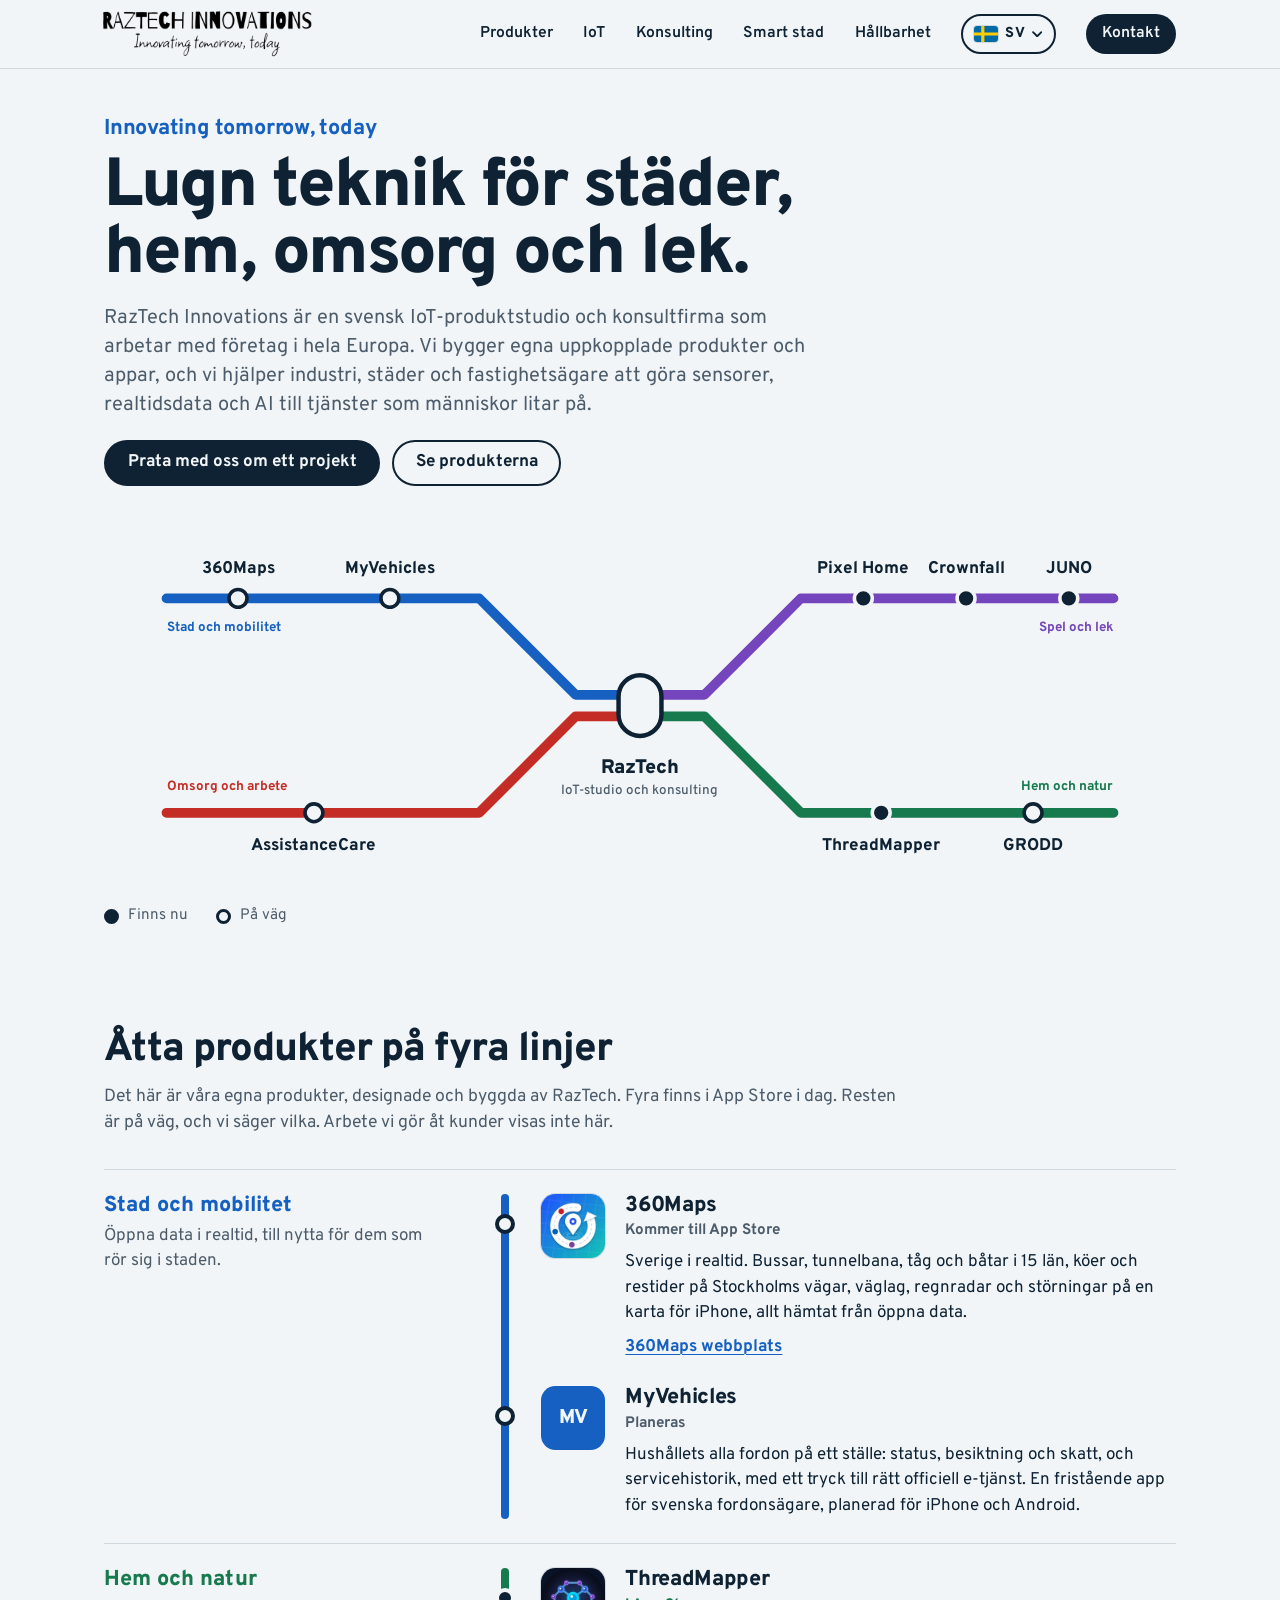
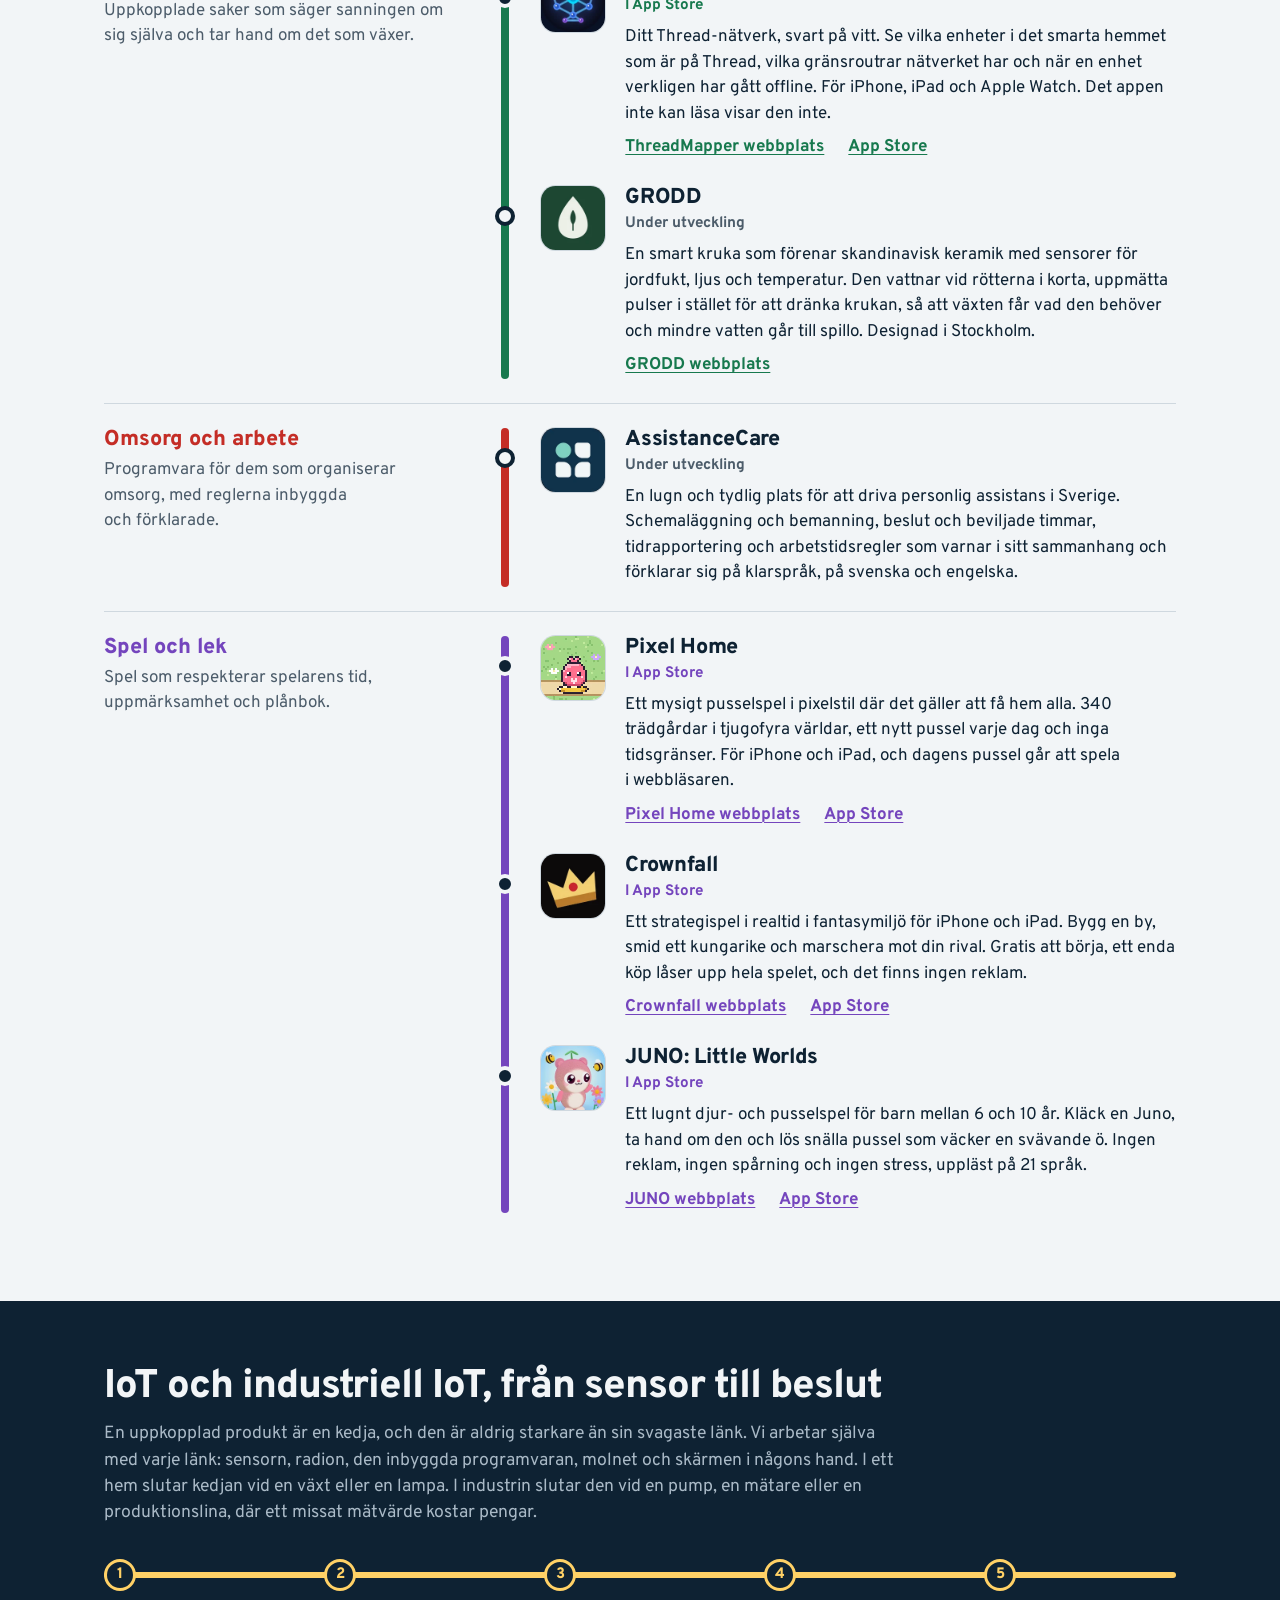
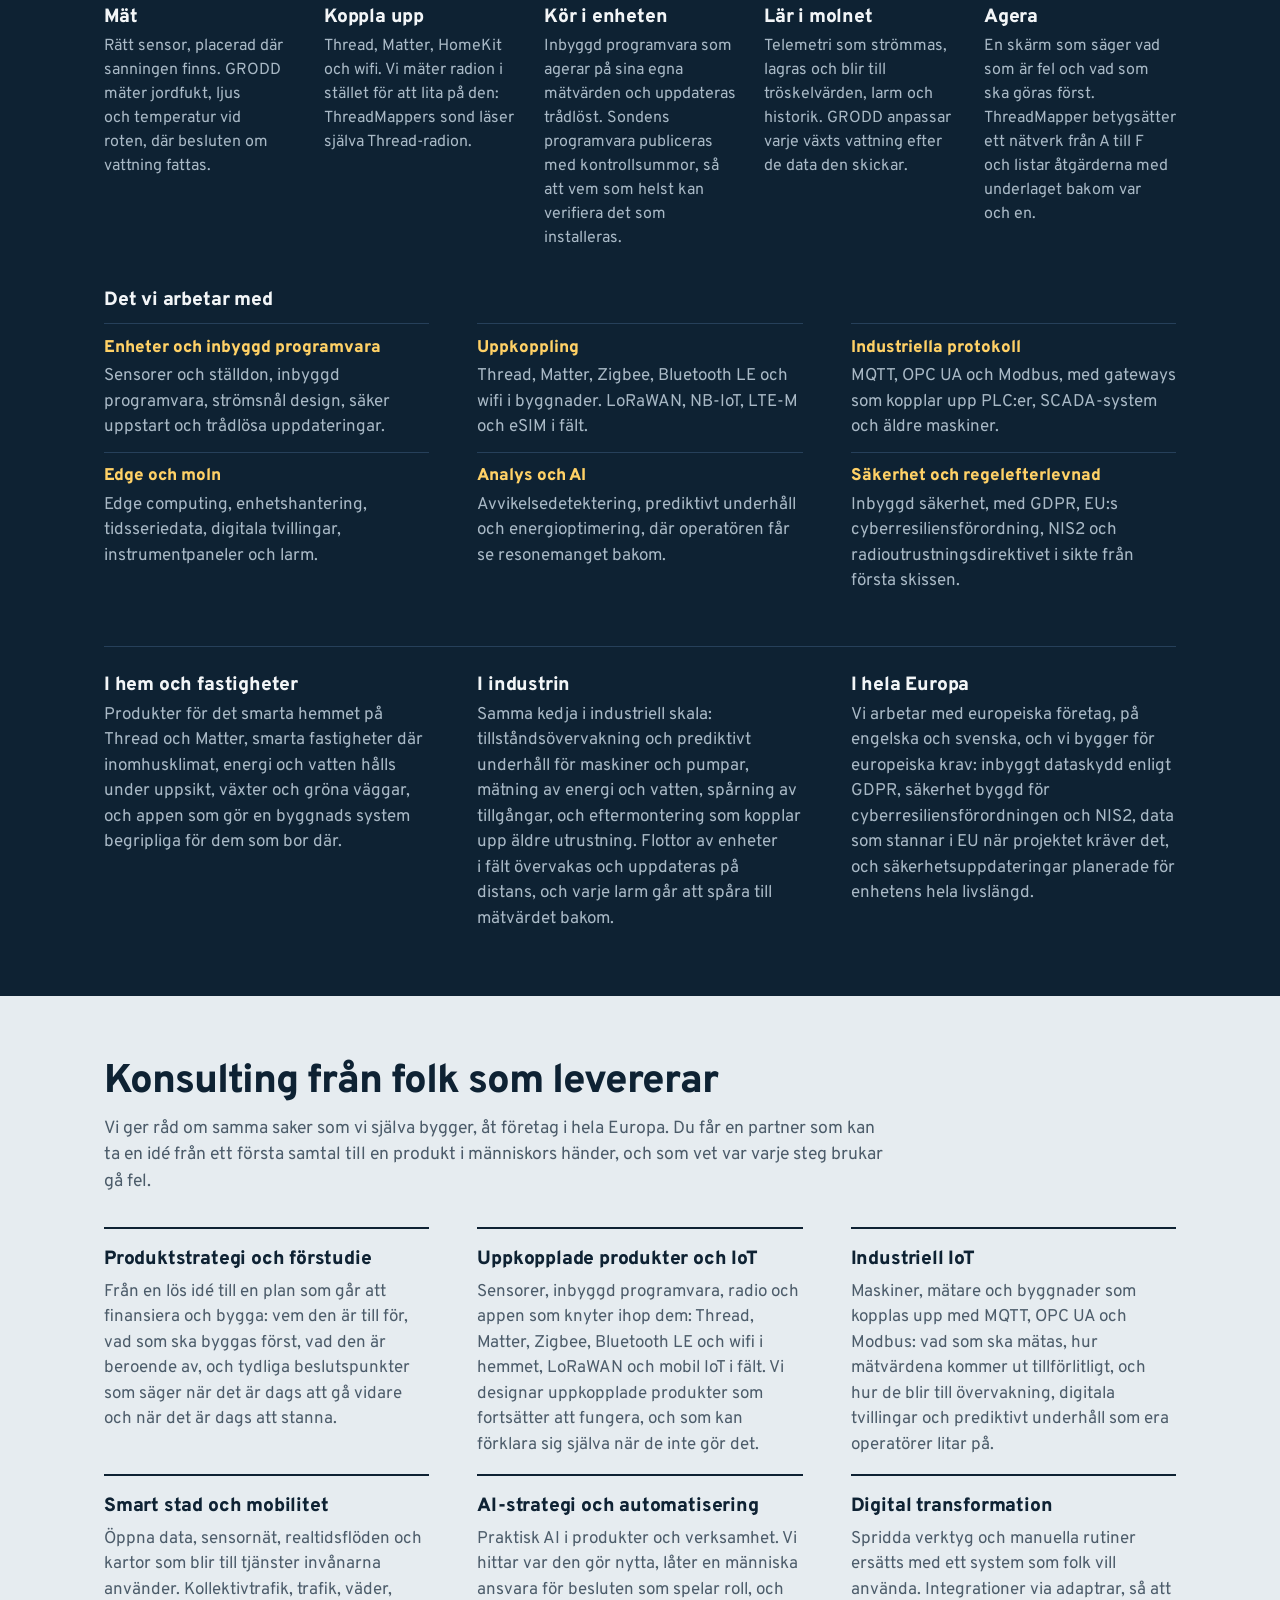
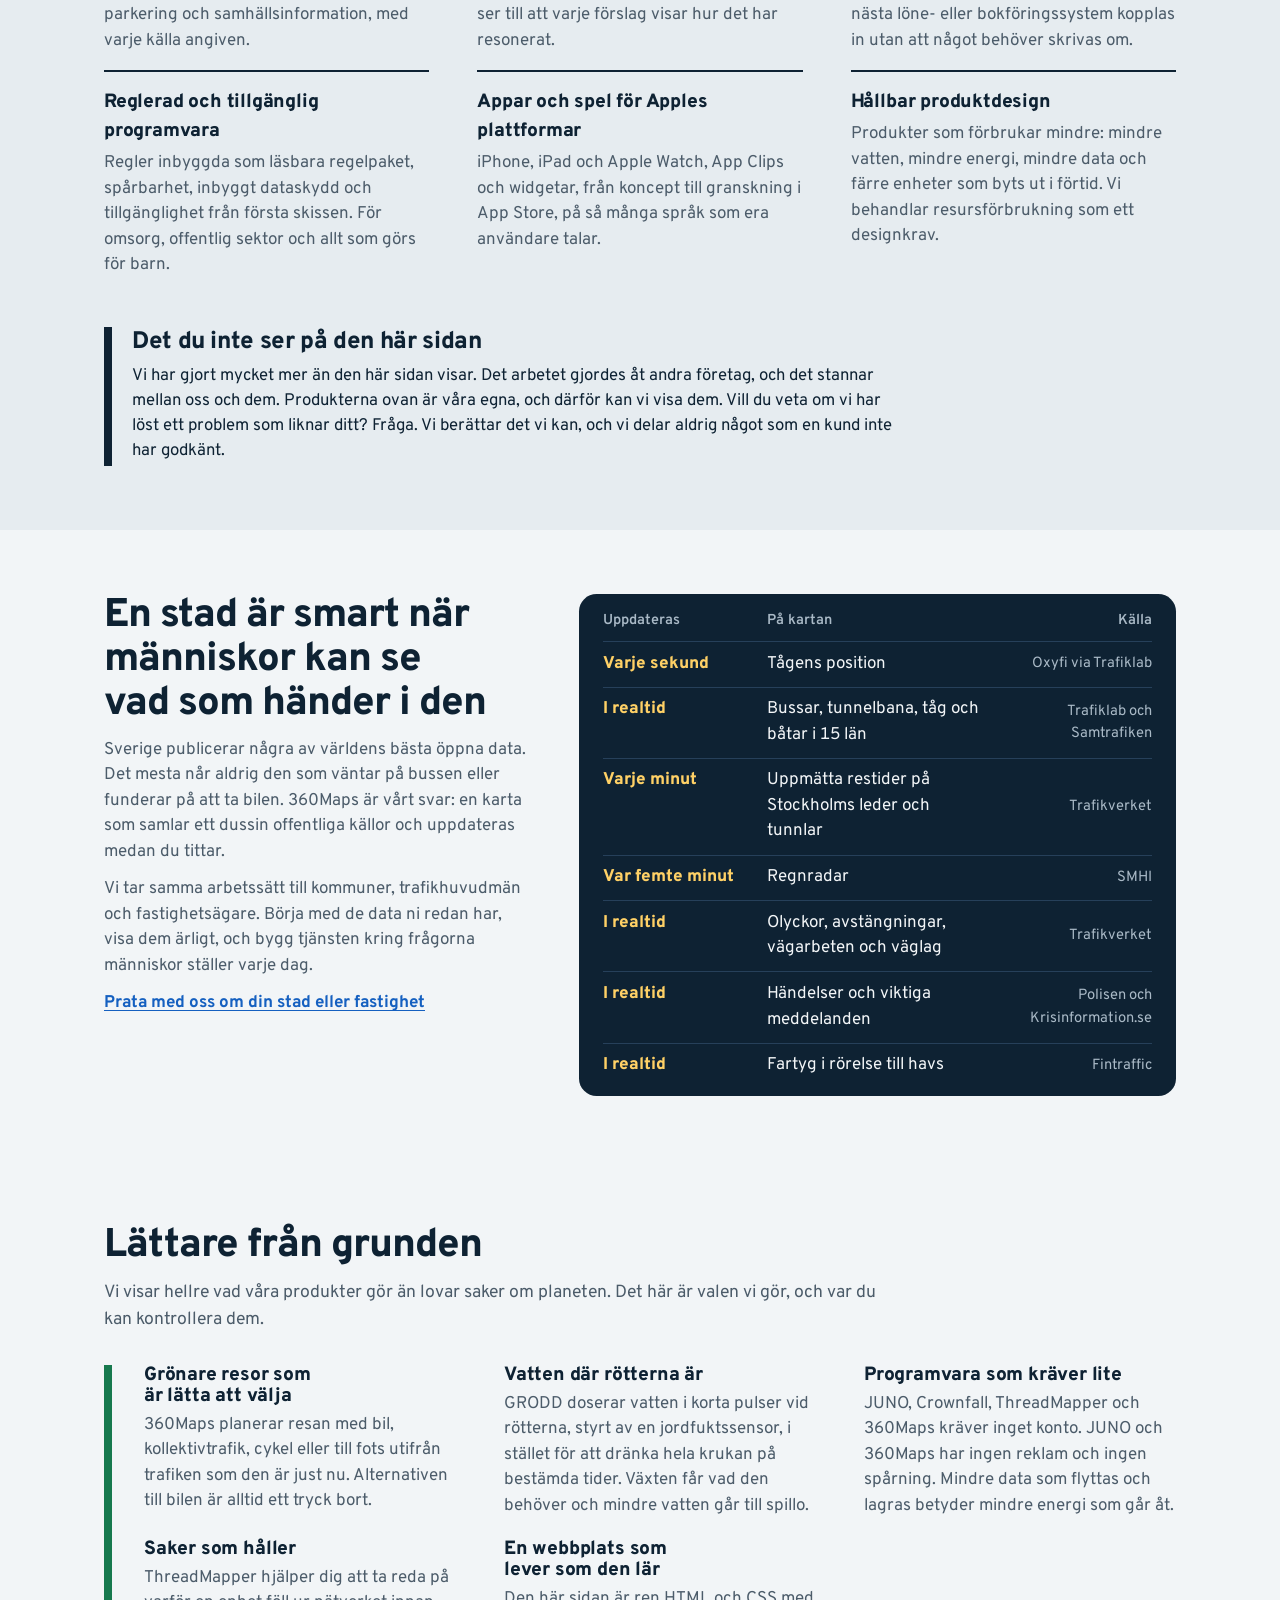
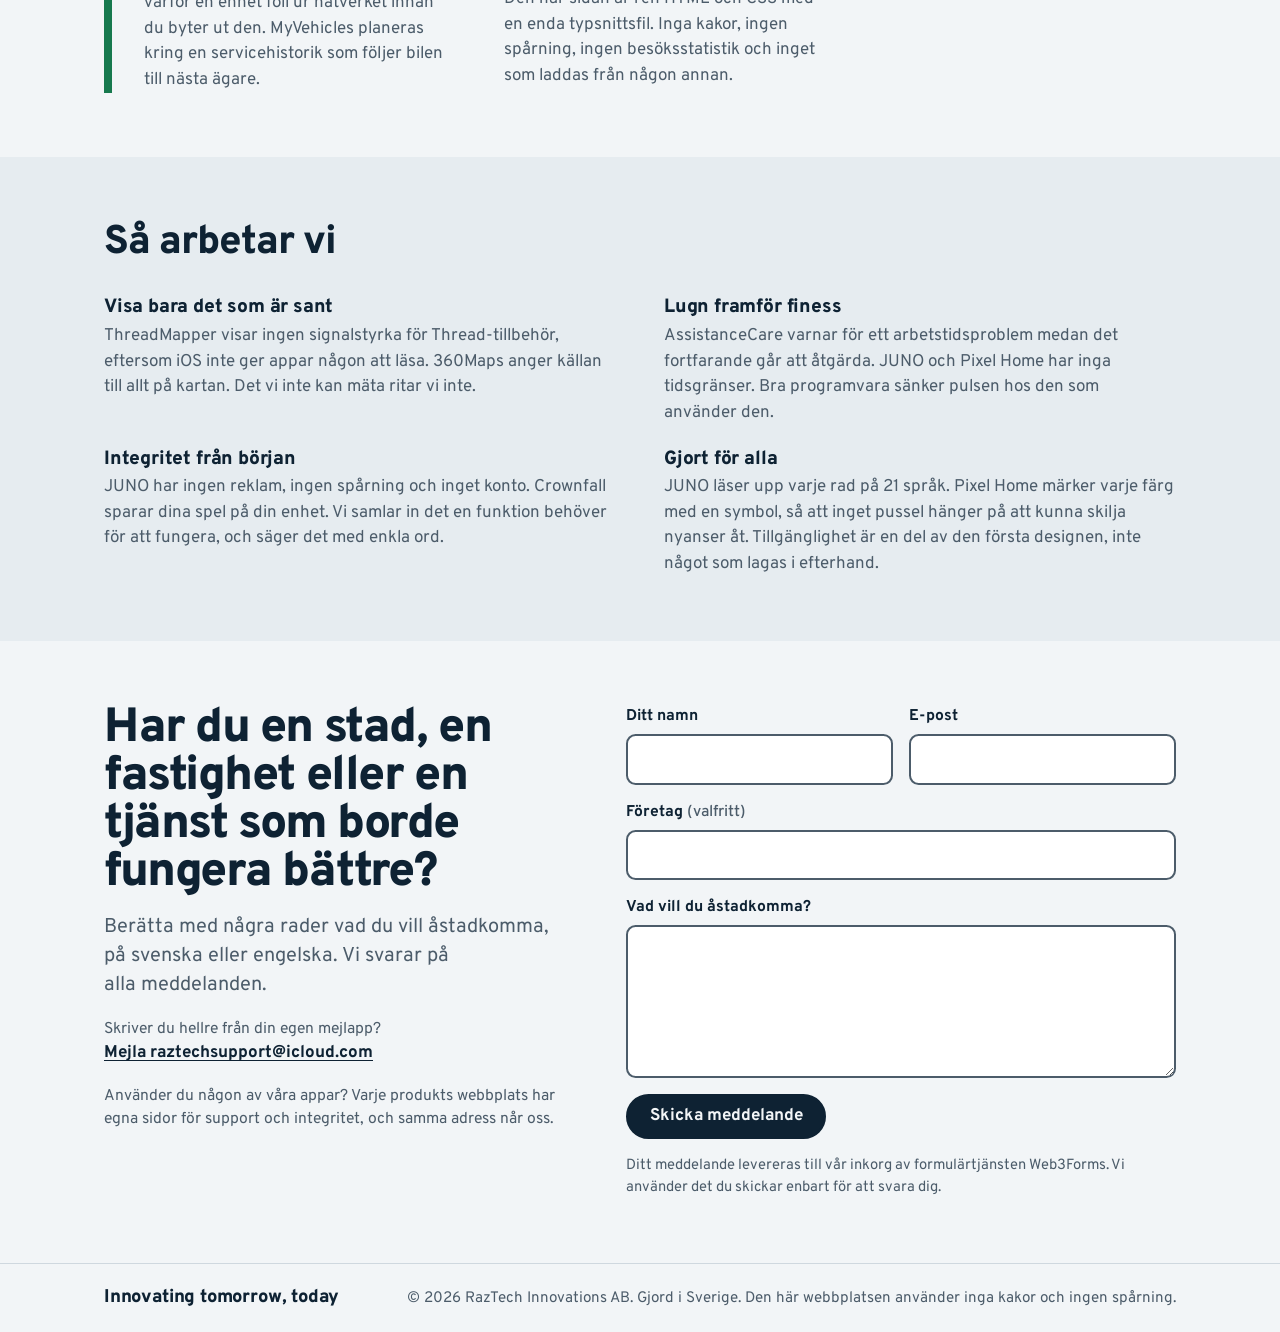
==== commit c319e547: "Add a contact form (not yet published) A form in the contact section posts to Web3Forms, which deliv" ====
--- a/sv/index.html
+++ b/sv/index.html
@@ -553,13 +553,46 @@
     </section>
 
     <section class="section contact" id="contact" aria-labelledby="contact-title">
-      <div class="wrap">
-        <h2 id="contact-title">Har du en stad, en fastighet eller en tjänst som borde fungera bättre?</h2>
-        <p class="lead">Berätta med några rader vad du vill åstadkomma, på svenska eller engelska. Vi svarar på alla meddelanden.</p>
-        <p class="actions">
-          <a class="button" href="mailto:raztechsupport@icloud.com?subject=Projektf%C3%B6rfr%C3%A5gan">Mejla raztechsupport@icloud.com</a>
-        </p>
-        <p class="contact__note">Använder du någon av våra appar? Varje produkts webbplats har egna sidor för support och integritet, och samma adress når oss.</p>
+      <div class="wrap contact__layout">
+        <div class="contact__intro">
+          <h2 id="contact-title">Har du en stad, en fastighet eller en tjänst som borde fungera bättre?</h2>
+          <p class="lead">Berätta med några rader vad du vill åstadkomma, på svenska eller engelska. Vi svarar på alla meddelanden.</p>
+          <p class="contact__note">Skriver du hellre från din egen mejlapp?</p>
+          <p><a class="text-link" href="mailto:raztechsupport@icloud.com?subject=Projektf%C3%B6rfr%C3%A5gan">Mejla raztechsupport@icloud.com</a></p>
+          <p class="contact__note">Använder du någon av våra appar? Varje produkts webbplats har egna sidor för support och integritet, och samma adress når oss.</p>
+        </div>
+
+        <!-- The form posts to Web3Forms, which delivers the message by email and sends the visitor
+             to the thank-you page. No script is involved. The access key is public by design:
+             it only says which inbox receives the message. -->
+        <form class="form" action="https://api.web3forms.com/submit" method="POST" aria-labelledby="contact-title">
+          <input type="hidden" name="access_key" value="WEB3FORMS_ACCESS_KEY">
+          <input type="hidden" name="subject" value="New message from the RazTech website (Swedish page)">
+          <input type="hidden" name="from_name" value="RazTech website">
+          <input type="hidden" name="redirect" value="https://raztech.duckdns.org/sv/thanks/">
+          <input class="form__trap" type="checkbox" name="botcheck" tabindex="-1" autocomplete="off" aria-hidden="true">
+
+          <div class="form__pair">
+            <div class="field">
+              <label for="contact-name">Ditt namn</label>
+              <input id="contact-name" name="name" type="text" autocomplete="name" required>
+            </div>
+            <div class="field">
+              <label for="contact-email">E-post</label>
+              <input id="contact-email" name="email" type="email" autocomplete="email" required>
+            </div>
+          </div>
+          <div class="field">
+            <label for="contact-company">Företag <span class="field__optional">(valfritt)</span></label>
+            <input id="contact-company" name="company" type="text" autocomplete="organization">
+          </div>
+          <div class="field">
+            <label for="contact-message">Vad vill du åstadkomma?</label>
+            <textarea id="contact-message" name="message" rows="5" required></textarea>
+          </div>
+          <button class="button" type="submit">Skicka meddelande</button>
+          <p class="form__privacy">Ditt meddelande levereras till vår inkorg av formulärtjänsten Web3Forms. Vi använder det du skickar enbart för att svara dig.</p>
+        </form>
       </div>
     </section>
   </main>
--- a/styles.css
+++ b/styles.css
@@ -1169,8 +1169,14 @@
 
 /* ---------- Contact and footer ---------- */
 
+.contact__layout {
+  display: grid;
+  gap: 2rem 4rem;
+  align-items: start;
+}
+
 .contact h2 {
-  max-width: 24ch;
+  max-width: 20ch;
   font-size: clamp(1.9rem, 4vw, 3rem);
   font-weight: 850;
   line-height: 1;
@@ -1181,6 +1187,92 @@
   max-width: 40rem;
   margin-top: 1.1rem;
   font-size: 0.98rem;
+  color: var(--muted);
+}
+
+.contact__intro .text-link {
+  color: var(--ink);
+}
+
+@media (min-width: 60rem) {
+  .contact__layout {
+    grid-template-columns: minmax(0, 5fr) minmax(0, 6fr);
+  }
+}
+
+/* The contact form: plain fields, native validation, no script */
+.form {
+  display: grid;
+  gap: 1rem;
+}
+
+.form__pair {
+  display: grid;
+  gap: 1rem;
+}
+
+@media (min-width: 36rem) {
+  .form__pair {
+    grid-template-columns: repeat(2, minmax(0, 1fr));
+  }
+}
+
+.field {
+  display: grid;
+  gap: 0.35rem;
+}
+
+.field label {
+  font-size: 0.98rem;
+  font-weight: 700;
+}
+
+.field__optional {
+  font-weight: 500;
+  color: var(--muted);
+}
+
+.field input,
+.field textarea {
+  width: 100%;
+  padding: 0.65rem 0.8rem;
+  border: 2px solid var(--muted);
+  border-radius: 0.6rem;
+  background: var(--surface);
+  color: var(--ink);
+  font: inherit;
+}
+
+.field textarea {
+  min-height: 8rem;
+  resize: vertical;
+}
+
+.field input:focus-visible,
+.field textarea:focus-visible {
+  border-color: var(--city);
+  outline-offset: 1px;
+}
+
+/* A field only automated senders fill in */
+.form__trap {
+  position: absolute;
+  width: 1px;
+  height: 1px;
+  overflow: hidden;
+  clip-path: inset(50%);
+}
+
+.form .button {
+  justify-self: start;
+  font: inherit;
+  font-weight: 700;
+  cursor: pointer;
+}
+
+.form__privacy {
+  max-width: 34rem;
+  font-size: 0.92rem;
   color: var(--muted);
 }
 
